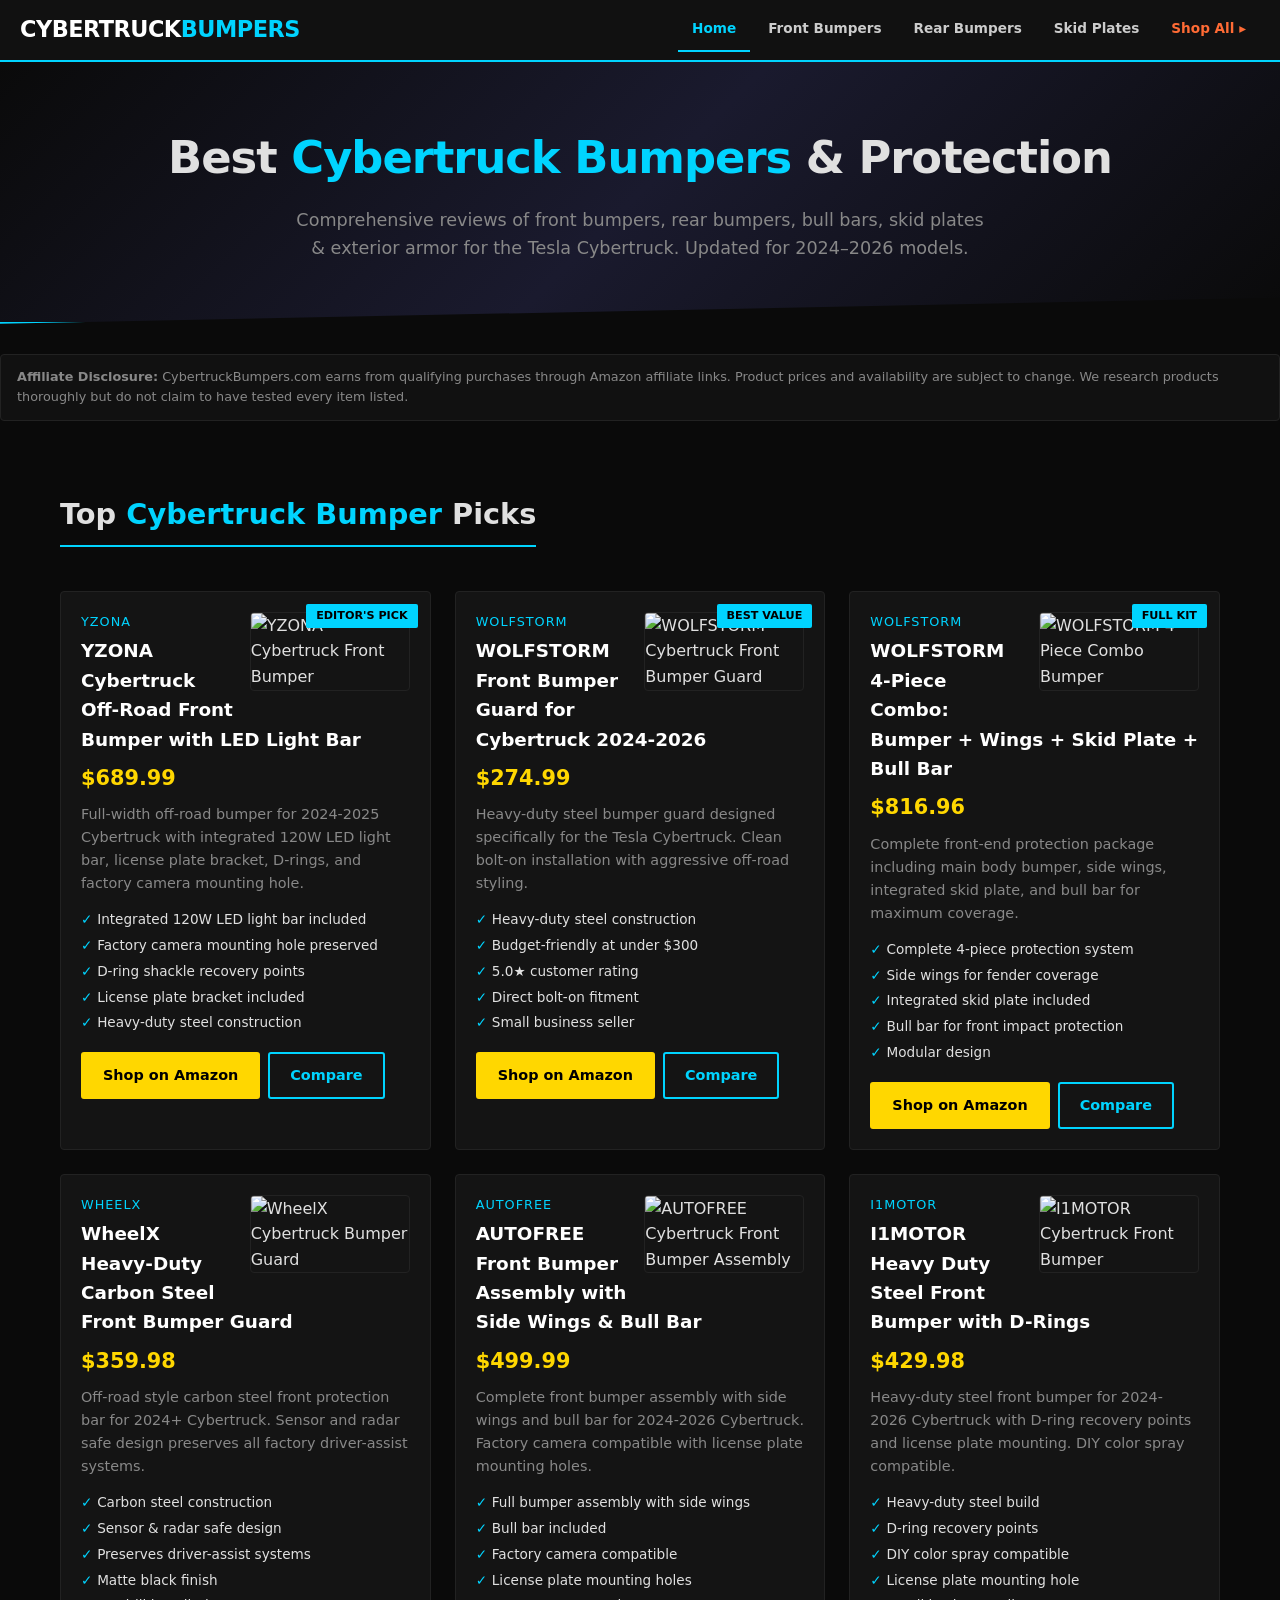
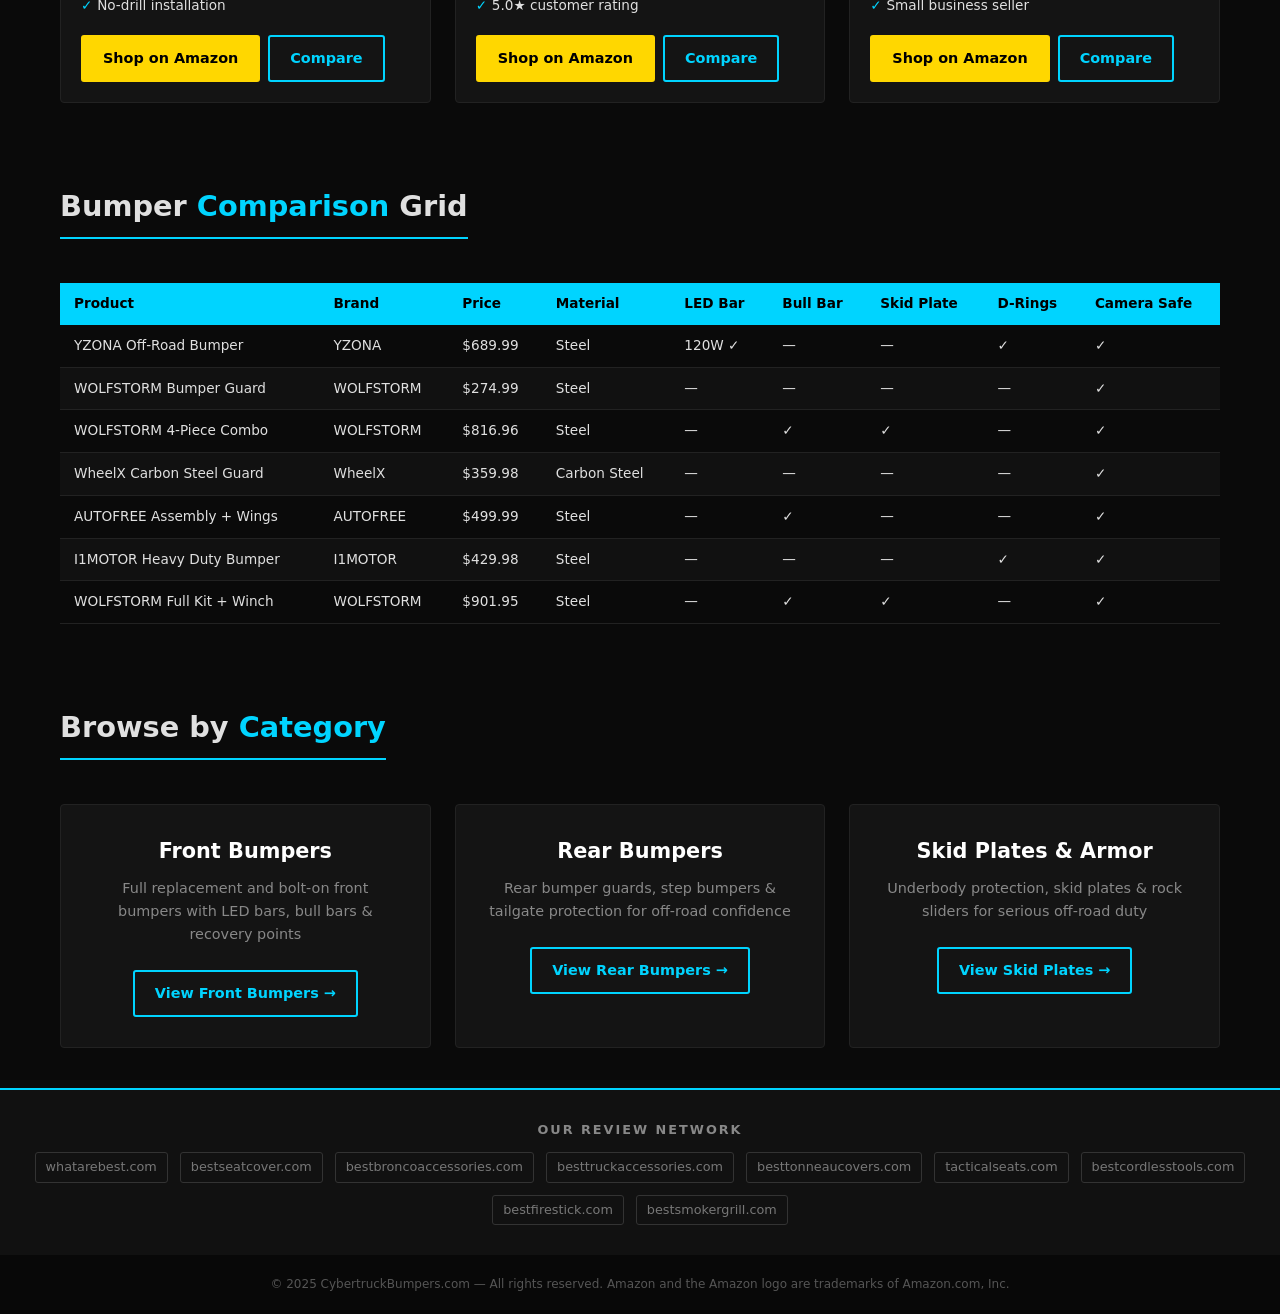
==== index.html @ 5a10bdfe "Build affiliate site" ====
<!DOCTYPE html>
<html lang="en">
<head>
<meta charset="UTF-8">
<meta name="viewport" content="width=device-width,initial-scale=1">
<title>Best Tesla Cybertruck Bumpers & Protection 2025 | CybertruckBumpers.com</title>
<meta name="description" content="Expert reviews of the best Tesla Cybertruck bumpers, bull bars, skid plates & exterior protection. Compare top-rated front bumpers, rear bumpers & off-road armor for your Cybertruck.">
<link rel="stylesheet" href="style.css">
</head>
<body>

<nav class="nav">
  <div class="nav-logo">CYBERTRUCK<span>BUMPERS</span></div>
  <div class="nav-links">
    <a href="index.html" class="active">Home</a>
    <a href="best-front-bumpers.html">Front Bumpers</a>
    <a href="best-rear-bumpers.html">Rear Bumpers</a>
    <a href="best-skid-plates.html">Skid Plates</a>
    <a href="https://www.amazon.com/s?k=tesla+cybertruck+bumper&tag=brazenprodu01-20" class="highlight" target="_blank">Shop All ▸</a>
  </div>
</nav>

<section class="hero">
  <h1>Best <span>Cybertruck Bumpers</span> & Protection</h1>
  <p>Comprehensive reviews of front bumpers, rear bumpers, bull bars, skid plates & exterior armor for the Tesla Cybertruck. Updated for 2024–2026 models.</p>
</section>

<div class="disclosure">
  <strong>Affiliate Disclosure:</strong> CybertruckBumpers.com earns from qualifying purchases through Amazon affiliate links. Product prices and availability are subject to change. We research products thoroughly but do not claim to have tested every item listed.
</div>

<div class="container">
  <h2 class="section-title">Top <span>Cybertruck Bumper</span> Picks</h2>

  <div class="product-grid">

    <div class="product-card">
      <div class="badge">Editor's Pick</div>
      <div class="img-wrap"><img src="https://m.media-amazon.com/images/I/71qKZ4uZ-sL._AC_SX679_.jpg" alt="YZONA Cybertruck Front Bumper" loading="lazy"></div>
      <div class="brand">YZONA</div>
      <h3>YZONA Cybertruck Off-Road Front Bumper with LED Light Bar</h3>
      <div class="price">$689.99</div>
      <p class="desc">Full-width off-road bumper for 2024-2025 Cybertruck with integrated 120W LED light bar, license plate bracket, D-rings, and factory camera mounting hole.</p>
      <ul class="pros">
        <li>Integrated 120W LED light bar included</li>
        <li>Factory camera mounting hole preserved</li>
        <li>D-ring shackle recovery points</li>
        <li>License plate bracket included</li>
        <li>Heavy-duty steel construction</li>
      </ul>
      <div class="btn-group">
        <a href="https://www.amazon.com/dp/B0GC5CFVF9?tag=brazenprodu01-20" class="btn btn-amazon" target="_blank" rel="nofollow noopener">Shop on Amazon</a>
        <a href="#comparison" class="btn btn-outline">Compare</a>
      </div>
    </div>

    <div class="product-card">
      <div class="badge">Best Value</div>
      <div class="img-wrap"><img src="https://m.media-amazon.com/images/I/71Zy0xOjJfL._AC_SX679_.jpg" alt="WOLFSTORM Cybertruck Front Bumper Guard" loading="lazy"></div>
      <div class="brand">WOLFSTORM</div>
      <h3>WOLFSTORM Front Bumper Guard for Cybertruck 2024-2026</h3>
      <div class="price">$274.99</div>
      <p class="desc">Heavy-duty steel bumper guard designed specifically for the Tesla Cybertruck. Clean bolt-on installation with aggressive off-road styling.</p>
      <ul class="pros">
        <li>Heavy-duty steel construction</li>
        <li>Budget-friendly at under $300</li>
        <li>5.0★ customer rating</li>
        <li>Direct bolt-on fitment</li>
        <li>Small business seller</li>
      </ul>
      <div class="btn-group">
        <a href="https://www.amazon.com/dp/B0FX236P4P?tag=brazenprodu01-20" class="btn btn-amazon" target="_blank" rel="nofollow noopener">Shop on Amazon</a>
        <a href="#comparison" class="btn btn-outline">Compare</a>
      </div>
    </div>

    <div class="product-card">
      <div class="badge">Full Kit</div>
      <div class="img-wrap"><img src="https://m.media-amazon.com/images/I/71e8fKZ9N-L._AC_SX679_.jpg" alt="WOLFSTORM 4-Piece Combo Bumper" loading="lazy"></div>
      <div class="brand">WOLFSTORM</div>
      <h3>WOLFSTORM 4-Piece Combo: Bumper + Wings + Skid Plate + Bull Bar</h3>
      <div class="price">$816.96</div>
      <p class="desc">Complete front-end protection package including main body bumper, side wings, integrated skid plate, and bull bar for maximum coverage.</p>
      <ul class="pros">
        <li>Complete 4-piece protection system</li>
        <li>Side wings for fender coverage</li>
        <li>Integrated skid plate included</li>
        <li>Bull bar for front impact protection</li>
        <li>Modular design</li>
      </ul>
      <div class="btn-group">
        <a href="https://www.amazon.com/dp/B0FXX4HXYF?tag=brazenprodu01-20" class="btn btn-amazon" target="_blank" rel="nofollow noopener">Shop on Amazon</a>
        <a href="#comparison" class="btn btn-outline">Compare</a>
      </div>
    </div>

    <div class="product-card">
      <div class="img-wrap"><img src="https://m.media-amazon.com/images/I/61iW9VqvU+L._AC_SX679_.jpg" alt="WheelX Cybertruck Bumper Guard" loading="lazy"></div>
      <div class="brand">WheelX</div>
      <h3>WheelX Heavy-Duty Carbon Steel Front Bumper Guard</h3>
      <div class="price">$359.98</div>
      <p class="desc">Off-road style carbon steel front protection bar for 2024+ Cybertruck. Sensor and radar safe design preserves all factory driver-assist systems.</p>
      <ul class="pros">
        <li>Carbon steel construction</li>
        <li>Sensor & radar safe design</li>
        <li>Preserves driver-assist systems</li>
        <li>Matte black finish</li>
        <li>No-drill installation</li>
      </ul>
      <div class="btn-group">
        <a href="https://www.amazon.com/dp/B0FJLB59L1?tag=brazenprodu01-20" class="btn btn-amazon" target="_blank" rel="nofollow noopener">Shop on Amazon</a>
        <a href="#comparison" class="btn btn-outline">Compare</a>
      </div>
    </div>

    <div class="product-card">
      <div class="img-wrap"><img src="https://m.media-amazon.com/images/I/71oJ5k3Q4TL._AC_SX679_.jpg" alt="AUTOFREE Cybertruck Front Bumper Assembly" loading="lazy"></div>
      <div class="brand">AUTOFREE</div>
      <h3>AUTOFREE Front Bumper Assembly with Side Wings & Bull Bar</h3>
      <div class="price">$499.99</div>
      <p class="desc">Complete front bumper assembly with side wings and bull bar for 2024-2026 Cybertruck. Factory camera compatible with license plate mounting holes.</p>
      <ul class="pros">
        <li>Full bumper assembly with side wings</li>
        <li>Bull bar included</li>
        <li>Factory camera compatible</li>
        <li>License plate mounting holes</li>
        <li>5.0★ customer rating</li>
      </ul>
      <div class="btn-group">
        <a href="https://www.amazon.com/dp/B0FXGN74M3?tag=brazenprodu01-20" class="btn btn-amazon" target="_blank" rel="nofollow noopener">Shop on Amazon</a>
        <a href="#comparison" class="btn btn-outline">Compare</a>
      </div>
    </div>

    <div class="product-card">
      <div class="img-wrap"><img src="https://m.media-amazon.com/images/I/61Qmx8vJ3EL._AC_SX679_.jpg" alt="I1MOTOR Cybertruck Front Bumper" loading="lazy"></div>
      <div class="brand">I1MOTOR</div>
      <h3>I1MOTOR Heavy Duty Steel Front Bumper with D-Rings</h3>
      <div class="price">$429.98</div>
      <p class="desc">Heavy-duty steel front bumper for 2024-2026 Cybertruck with D-ring recovery points and license plate mounting. DIY color spray compatible.</p>
      <ul class="pros">
        <li>Heavy-duty steel build</li>
        <li>D-ring recovery points</li>
        <li>DIY color spray compatible</li>
        <li>License plate mounting hole</li>
        <li>Small business seller</li>
      </ul>
      <div class="btn-group">
        <a href="https://www.amazon.com/dp/B0DQKY7DLG?tag=brazenprodu01-20" class="btn btn-amazon" target="_blank" rel="nofollow noopener">Shop on Amazon</a>
        <a href="#comparison" class="btn btn-outline">Compare</a>
      </div>
    </div>

  </div>
</div>

<div class="container" id="comparison">
  <h2 class="section-title">Bumper <span>Comparison</span> Grid</h2>
  <div class="comparison-wrap">
    <table class="comparison">
      <thead>
        <tr>
          <th>Product</th>
          <th>Brand</th>
          <th>Price</th>
          <th>Material</th>
          <th>LED Bar</th>
          <th>Bull Bar</th>
          <th>Skid Plate</th>
          <th>D-Rings</th>
          <th>Camera Safe</th>
        </tr>
      </thead>
      <tbody>
        <tr>
          <td>YZONA Off-Road Bumper</td>
          <td>YZONA</td>
          <td>$689.99</td>
          <td>Steel</td>
          <td>120W ✓</td>
          <td>—</td>
          <td>—</td>
          <td>✓</td>
          <td>✓</td>
        </tr>
        <tr>
          <td>WOLFSTORM Bumper Guard</td>
          <td>WOLFSTORM</td>
          <td>$274.99</td>
          <td>Steel</td>
          <td>—</td>
          <td>—</td>
          <td>—</td>
          <td>—</td>
          <td>✓</td>
        </tr>
        <tr>
          <td>WOLFSTORM 4-Piece Combo</td>
          <td>WOLFSTORM</td>
          <td>$816.96</td>
          <td>Steel</td>
          <td>—</td>
          <td>✓</td>
          <td>✓</td>
          <td>—</td>
          <td>✓</td>
        </tr>
        <tr>
          <td>WheelX Carbon Steel Guard</td>
          <td>WheelX</td>
          <td>$359.98</td>
          <td>Carbon Steel</td>
          <td>—</td>
          <td>—</td>
          <td>—</td>
          <td>—</td>
          <td>✓</td>
        </tr>
        <tr>
          <td>AUTOFREE Assembly + Wings</td>
          <td>AUTOFREE</td>
          <td>$499.99</td>
          <td>Steel</td>
          <td>—</td>
          <td>✓</td>
          <td>—</td>
          <td>—</td>
          <td>✓</td>
        </tr>
        <tr>
          <td>I1MOTOR Heavy Duty Bumper</td>
          <td>I1MOTOR</td>
          <td>$429.98</td>
          <td>Steel</td>
          <td>—</td>
          <td>—</td>
          <td>—</td>
          <td>✓</td>
          <td>✓</td>
        </tr>
        <tr>
          <td>WOLFSTORM Full Kit + Winch</td>
          <td>WOLFSTORM</td>
          <td>$901.95</td>
          <td>Steel</td>
          <td>—</td>
          <td>✓</td>
          <td>✓</td>
          <td>—</td>
          <td>✓</td>
        </tr>
      </tbody>
    </table>
  </div>
</div>

<div class="container">
  <h2 class="section-title">Browse by <span>Category</span></h2>
  <div class="product-grid">
    <div class="product-card" style="text-align:center;padding:30px">
      <h3 style="font-size:1.3rem">Front Bumpers</h3>
      <p class="desc">Full replacement and bolt-on front bumpers with LED bars, bull bars & recovery points</p>
      <a href="best-front-bumpers.html" class="btn btn-outline" style="margin-top:12px">View Front Bumpers →</a>
    </div>
    <div class="product-card" style="text-align:center;padding:30px">
      <h3 style="font-size:1.3rem">Rear Bumpers</h3>
      <p class="desc">Rear bumper guards, step bumpers & tailgate protection for off-road confidence</p>
      <a href="best-rear-bumpers.html" class="btn btn-outline" style="margin-top:12px">View Rear Bumpers →</a>
    </div>
    <div class="product-card" style="text-align:center;padding:30px">
      <h3 style="font-size:1.3rem">Skid Plates & Armor</h3>
      <p class="desc">Underbody protection, skid plates & rock sliders for serious off-road duty</p>
      <a href="best-skid-plates.html" class="btn btn-outline" style="margin-top:12px">View Skid Plates →</a>
    </div>
  </div>
</div>

<footer class="network-footer">
  <h4>Our Review Network</h4>
  <div class="sites">
    <a href="https://whatarebest.com">whatarebest.com</a>
    <a href="https://bestseatcover.com">bestseatcover.com</a>
    <a href="https://bestbroncoaccessories.com">bestbroncoaccessories.com</a>
    <a href="https://besttruckaccessories.com">besttruckaccessories.com</a>
    <a href="https://besttonneaucovers.com">besttonneaucovers.com</a>
    <a href="https://tacticalseats.com">tacticalseats.com</a>
    <a href="https://bestcordlesstools.com">bestcordlesstools.com</a>
    <a href="https://bestfirestick.com">bestfirestick.com</a>
    <a href="https://bestsmokergrill.com">bestsmokergrill.com</a>
  </div>
</footer>
<footer class="footer">
  &copy; 2025 CybertruckBumpers.com &mdash; All rights reserved. Amazon and the Amazon logo are trademarks of Amazon.com, Inc.
</footer>

</body>
</html>
---- style.css ----
/* CybertruckBumpers.com - Angular Dark Theme */
*{margin:0;padding:0;box-sizing:border-box}
:root{--bg:#0a0a0a;--card:#141414;--accent:#00d4ff;--accent2:#ff6b35;--text:#e0e0e0;--text-dim:#888;--border:#222;--yellow:#ffd700}
body{font-family:'Segoe UI',system-ui,-apple-system,sans-serif;background:var(--bg);color:var(--text);line-height:1.6}
a{color:var(--accent);text-decoration:none}
a:hover{color:#fff}
img{max-width:100%}

/* NAV */
.nav{background:#111;border-bottom:2px solid var(--accent);padding:0 20px;display:flex;align-items:center;justify-content:space-between;flex-wrap:wrap;position:sticky;top:0;z-index:100}
.nav-logo{font-size:1.4rem;font-weight:800;color:#fff;padding:12px 0;letter-spacing:-0.5px}
.nav-logo span{color:var(--accent)}
.nav-links{display:flex;gap:4px;flex-wrap:wrap}
.nav-links a{color:#ccc;padding:10px 14px;font-size:.85rem;font-weight:600;border-bottom:2px solid transparent;transition:.2s}
.nav-links a:hover,.nav-links a.active{color:var(--accent);border-bottom-color:var(--accent)}
.nav-links a.highlight{color:var(--accent2);font-weight:700}

/* HERO */
.hero{background:linear-gradient(135deg,#0a0a0a 0%,#1a1a2e 50%,#0a0a0a 100%);padding:60px 20px;text-align:center;border-bottom:2px solid var(--accent);clip-path:polygon(0 0,100% 0,100% 90%,0 100%)}
.hero h1{font-size:2.8rem;font-weight:900;letter-spacing:-1px;margin-bottom:12px}
.hero h1 span{color:var(--accent)}
.hero p{font-size:1.1rem;color:var(--text-dim);max-width:700px;margin:0 auto}

/* CONTAINER */
.container{max-width:1200px;margin:0 auto;padding:40px 20px}
.section-title{font-size:1.8rem;font-weight:800;margin-bottom:24px;padding-bottom:8px;border-bottom:2px solid var(--accent);display:inline-block}
.section-title span{color:var(--accent)}

/* PRODUCT CARDS */
.product-grid{display:grid;grid-template-columns:repeat(auto-fill,minmax(340px,1fr));gap:24px;margin-top:20px}
.product-card{background:var(--card);border:1px solid var(--border);border-radius:4px;padding:20px;transition:.2s;position:relative}
.product-card:hover{border-color:var(--accent);transform:translateY(-2px)}
.product-card .badge{position:absolute;top:12px;right:12px;background:var(--accent);color:#000;font-size:.7rem;font-weight:800;padding:3px 10px;border-radius:2px;text-transform:uppercase}
.product-card h3{font-size:1.15rem;font-weight:700;margin-bottom:8px;color:#fff}
.product-card .price{font-size:1.3rem;font-weight:800;color:var(--yellow);margin:8px 0}
.product-card .brand{font-size:.8rem;color:var(--accent);text-transform:uppercase;letter-spacing:1px;margin-bottom:4px}
.product-card .desc{font-size:.9rem;color:var(--text-dim);margin-bottom:12px}
.product-card .pros{list-style:none;margin-bottom:16px}
.product-card .pros li{font-size:.85rem;padding:2px 0;color:var(--text)}
.product-card .pros li::before{content:"✓ ";color:var(--accent);font-weight:700}
.product-card .img-wrap{float:right;margin:0 0 12px 16px;max-width:160px}
.product-card .img-wrap img{width:100%;border-radius:4px;border:1px solid var(--border)}

/* BUTTONS */
.btn{display:inline-block;padding:10px 20px;font-size:.9rem;font-weight:700;border-radius:3px;text-align:center;transition:.2s;border:2px solid transparent;cursor:pointer}
.btn-amazon{background:var(--yellow);color:#000;border-color:var(--yellow)}
.btn-amazon:hover{background:#ffed4a;color:#000}
.btn-outline{background:transparent;color:var(--accent);border-color:var(--accent)}
.btn-outline:hover{background:var(--accent);color:#000}
.btn-group{display:flex;gap:8px;flex-wrap:wrap;margin-top:8px}

/* COMPARISON TABLE */
.comparison-wrap{overflow-x:auto;margin-top:20px}
table.comparison{width:100%;border-collapse:collapse;font-size:.85rem}
table.comparison th{background:var(--accent);color:#000;padding:10px 14px;text-align:left;font-weight:700;white-space:nowrap}
table.comparison td{padding:10px 14px;border-bottom:1px solid var(--border);color:var(--text)}
table.comparison tr:nth-child(even){background:#111}
table.comparison tr:hover{background:#1a1a2e}

/* DISCLOSURE */
.disclosure{background:#111;border:1px solid var(--border);padding:12px 16px;font-size:.8rem;color:var(--text-dim);margin:30px 0;border-radius:4px}

/* NETWORK FOOTER */
.network-footer{background:#111;border-top:2px solid var(--accent);padding:30px 20px;text-align:center}
.network-footer h4{color:var(--text-dim);font-size:.8rem;text-transform:uppercase;letter-spacing:2px;margin-bottom:12px}
.network-footer .sites{display:flex;flex-wrap:wrap;justify-content:center;gap:12px}
.network-footer .sites a{color:#777;font-size:.8rem;padding:4px 10px;border:1px solid #333;border-radius:3px;transition:.2s}
.network-footer .sites a:hover{color:var(--accent);border-color:var(--accent)}

.footer{background:#080808;padding:20px;text-align:center;font-size:.75rem;color:#555}

/* PAGE HEADER (subpages) */
.page-header{background:linear-gradient(135deg,#0a0a0a,#1a1a2e);padding:40px 20px;border-bottom:2px solid var(--accent)}
.page-header h1{font-size:2.2rem;font-weight:900;letter-spacing:-1px}
.page-header h1 span{color:var(--accent)}
.page-header p{color:var(--text-dim);margin-top:8px}

/* RESPONSIVE */
@media(max-width:768px){
  .hero h1{font-size:1.8rem}
  .hero{clip-path:none;padding:40px 16px}
  .nav{flex-direction:column;align-items:flex-start}
  .nav-links{padding-bottom:8px}
  .nav-links a{padding:6px 10px;font-size:.8rem}
  .product-grid{grid-template-columns:1fr}
  .product-card .img-wrap{float:none;max-width:100%;margin:0 0 12px 0}
  .section-title{font-size:1.3rem}
  .page-header h1{font-size:1.6rem}
}
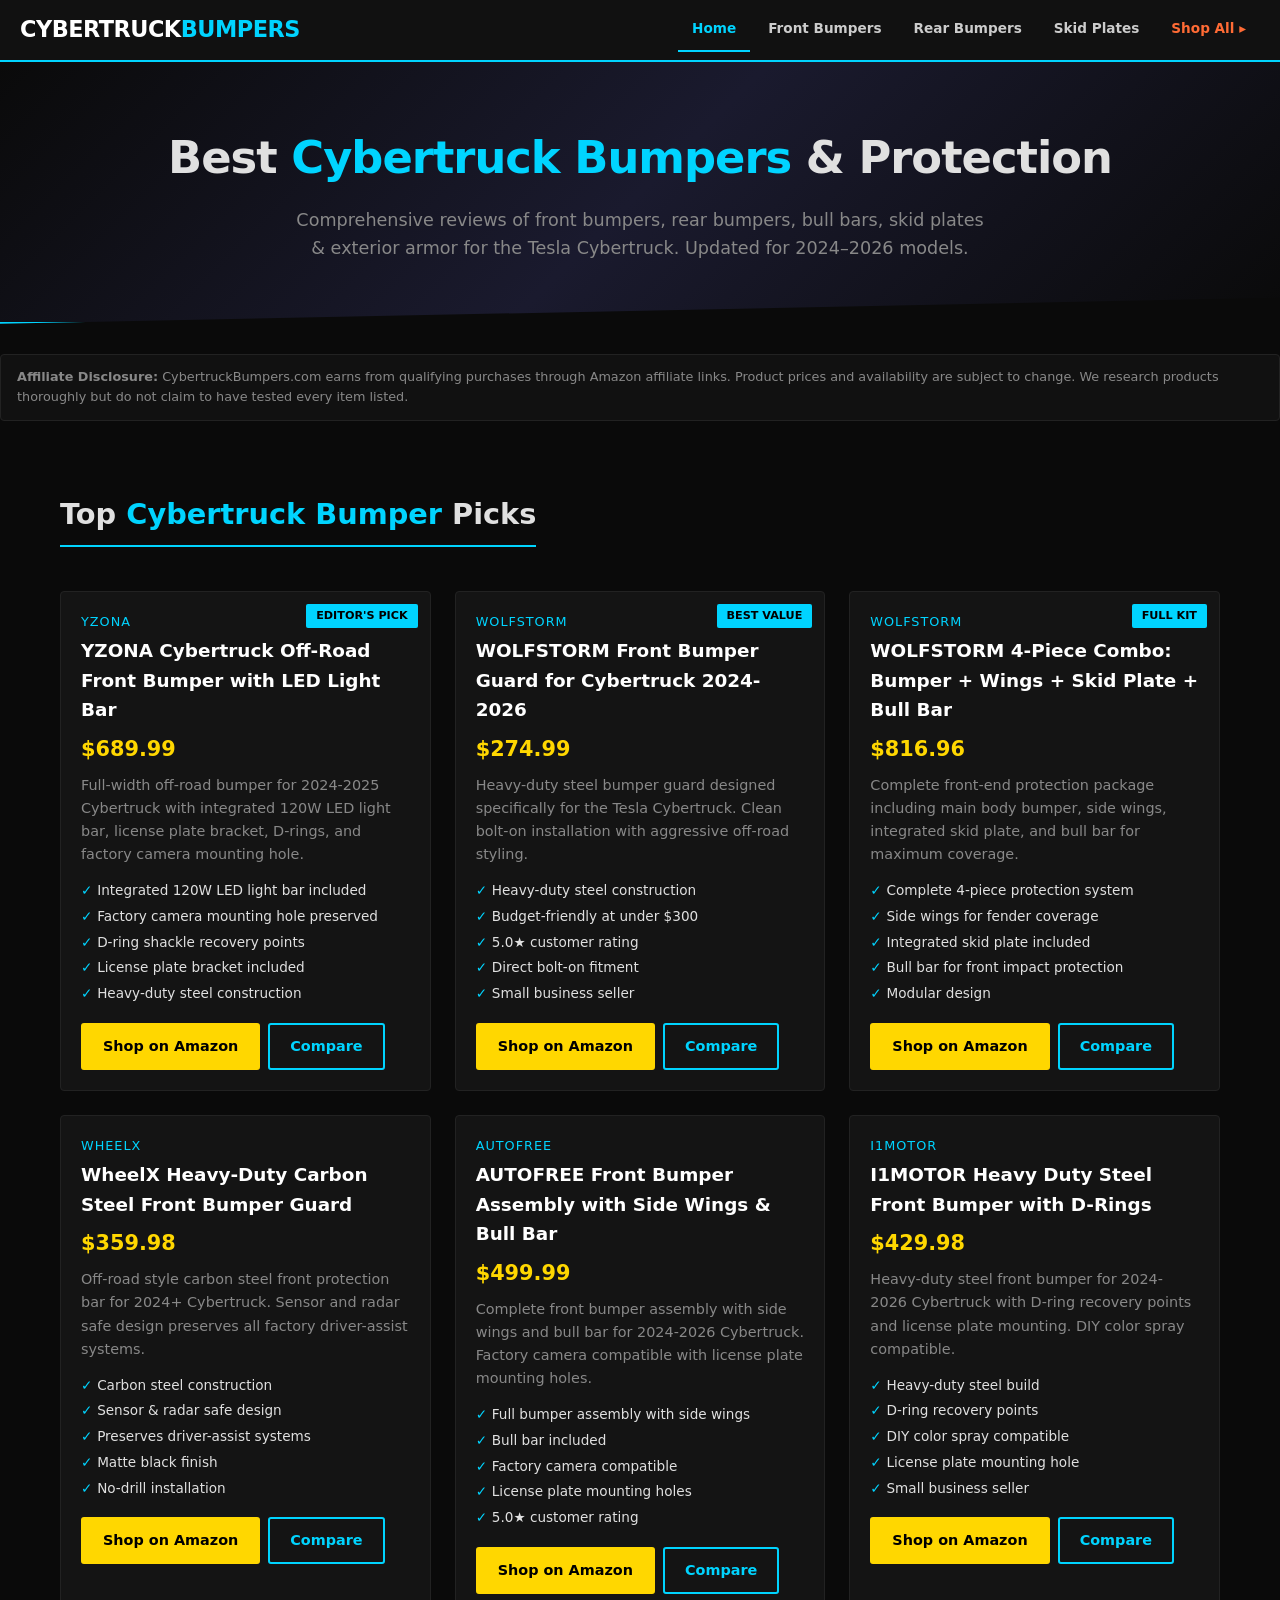
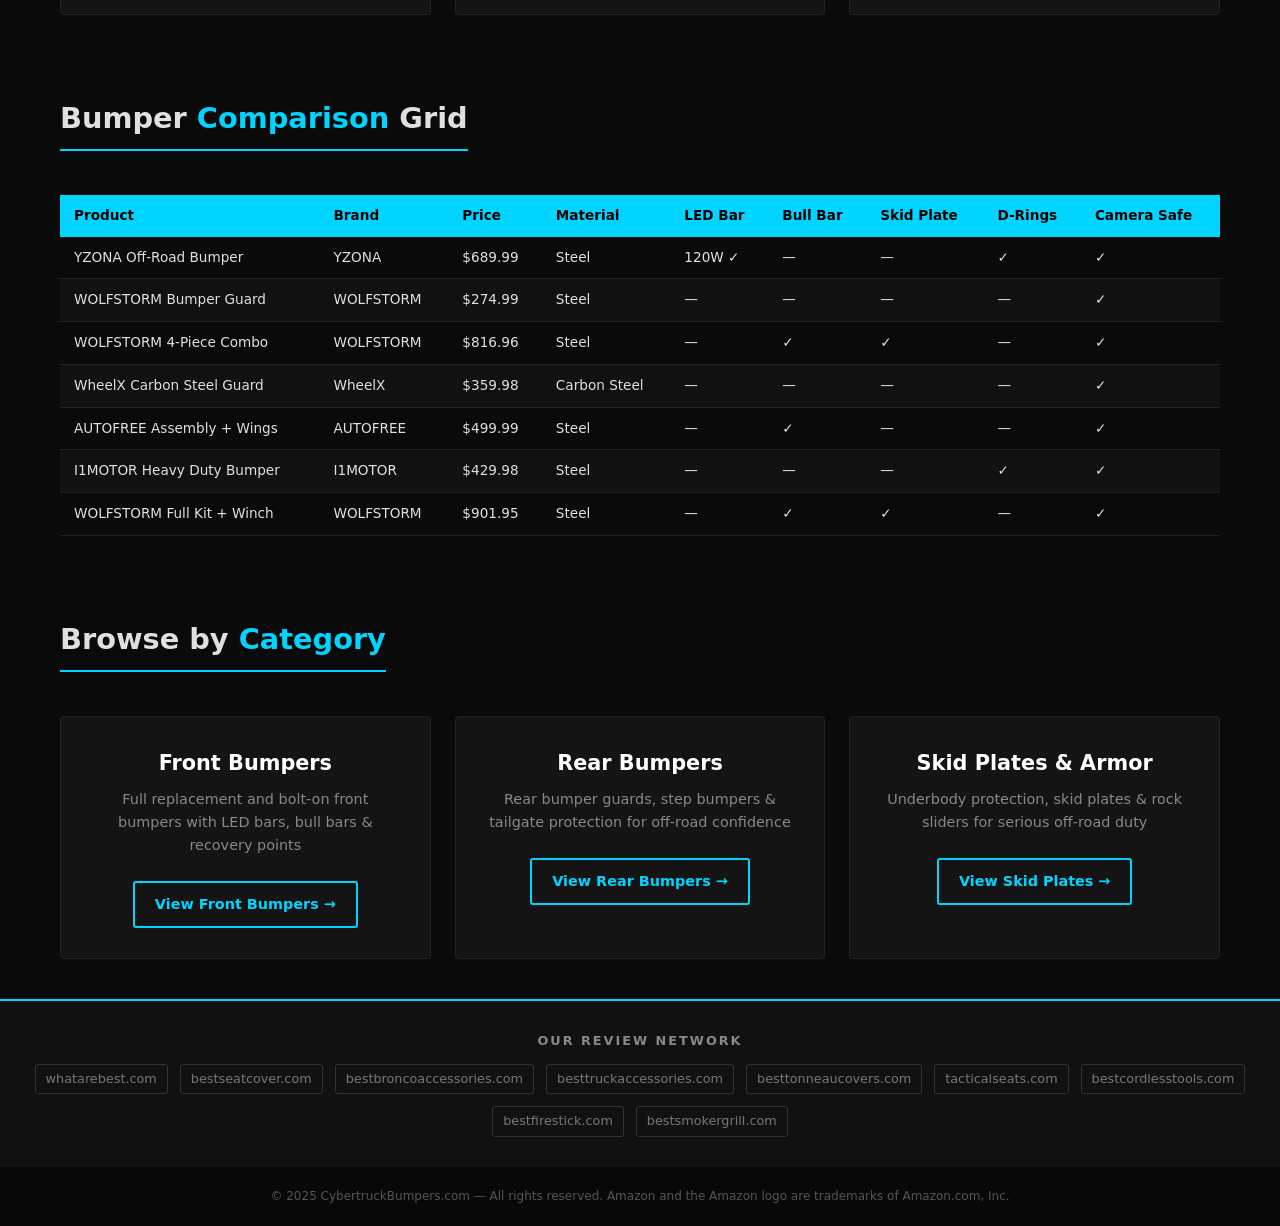
==== commit 07eff2f8: "Dead-image cleanup: strip 404 Amazon image refs + clean empty wrappers; index re-image where verifie" ====
--- a/index.html
+++ b/index.html
@@ -36,7 +36,7 @@
 
     <div class="product-card">
       <div class="badge">Editor's Pick</div>
-      <div class="img-wrap"><img src="https://m.media-amazon.com/images/I/71qKZ4uZ-sL._AC_SX679_.jpg" alt="YZONA Cybertruck Front Bumper" loading="lazy"></div>
+      <div class="img-wrap"></div>
       <div class="brand">YZONA</div>
       <h3>YZONA Cybertruck Off-Road Front Bumper with LED Light Bar</h3>
       <div class="price">$689.99</div>
@@ -56,7 +56,7 @@
 
     <div class="product-card">
       <div class="badge">Best Value</div>
-      <div class="img-wrap"><img src="https://m.media-amazon.com/images/I/71Zy0xOjJfL._AC_SX679_.jpg" alt="WOLFSTORM Cybertruck Front Bumper Guard" loading="lazy"></div>
+      <div class="img-wrap"></div>
       <div class="brand">WOLFSTORM</div>
       <h3>WOLFSTORM Front Bumper Guard for Cybertruck 2024-2026</h3>
       <div class="price">$274.99</div>
@@ -76,7 +76,7 @@
 
     <div class="product-card">
       <div class="badge">Full Kit</div>
-      <div class="img-wrap"><img src="https://m.media-amazon.com/images/I/71e8fKZ9N-L._AC_SX679_.jpg" alt="WOLFSTORM 4-Piece Combo Bumper" loading="lazy"></div>
+      <div class="img-wrap"></div>
       <div class="brand">WOLFSTORM</div>
       <h3>WOLFSTORM 4-Piece Combo: Bumper + Wings + Skid Plate + Bull Bar</h3>
       <div class="price">$816.96</div>
@@ -95,7 +95,7 @@
     </div>
 
     <div class="product-card">
-      <div class="img-wrap"><img src="https://m.media-amazon.com/images/I/61iW9VqvU+L._AC_SX679_.jpg" alt="WheelX Cybertruck Bumper Guard" loading="lazy"></div>
+      <div class="img-wrap"></div>
       <div class="brand">WheelX</div>
       <h3>WheelX Heavy-Duty Carbon Steel Front Bumper Guard</h3>
       <div class="price">$359.98</div>
@@ -114,7 +114,7 @@
     </div>
 
     <div class="product-card">
-      <div class="img-wrap"><img src="https://m.media-amazon.com/images/I/71oJ5k3Q4TL._AC_SX679_.jpg" alt="AUTOFREE Cybertruck Front Bumper Assembly" loading="lazy"></div>
+      <div class="img-wrap"></div>
       <div class="brand">AUTOFREE</div>
       <h3>AUTOFREE Front Bumper Assembly with Side Wings & Bull Bar</h3>
       <div class="price">$499.99</div>
@@ -133,7 +133,7 @@
     </div>
 
     <div class="product-card">
-      <div class="img-wrap"><img src="https://m.media-amazon.com/images/I/61Qmx8vJ3EL._AC_SX679_.jpg" alt="I1MOTOR Cybertruck Front Bumper" loading="lazy"></div>
+      <div class="img-wrap"></div>
       <div class="brand">I1MOTOR</div>
       <h3>I1MOTOR Heavy Duty Steel Front Bumper with D-Rings</h3>
       <div class="price">$429.98</div>
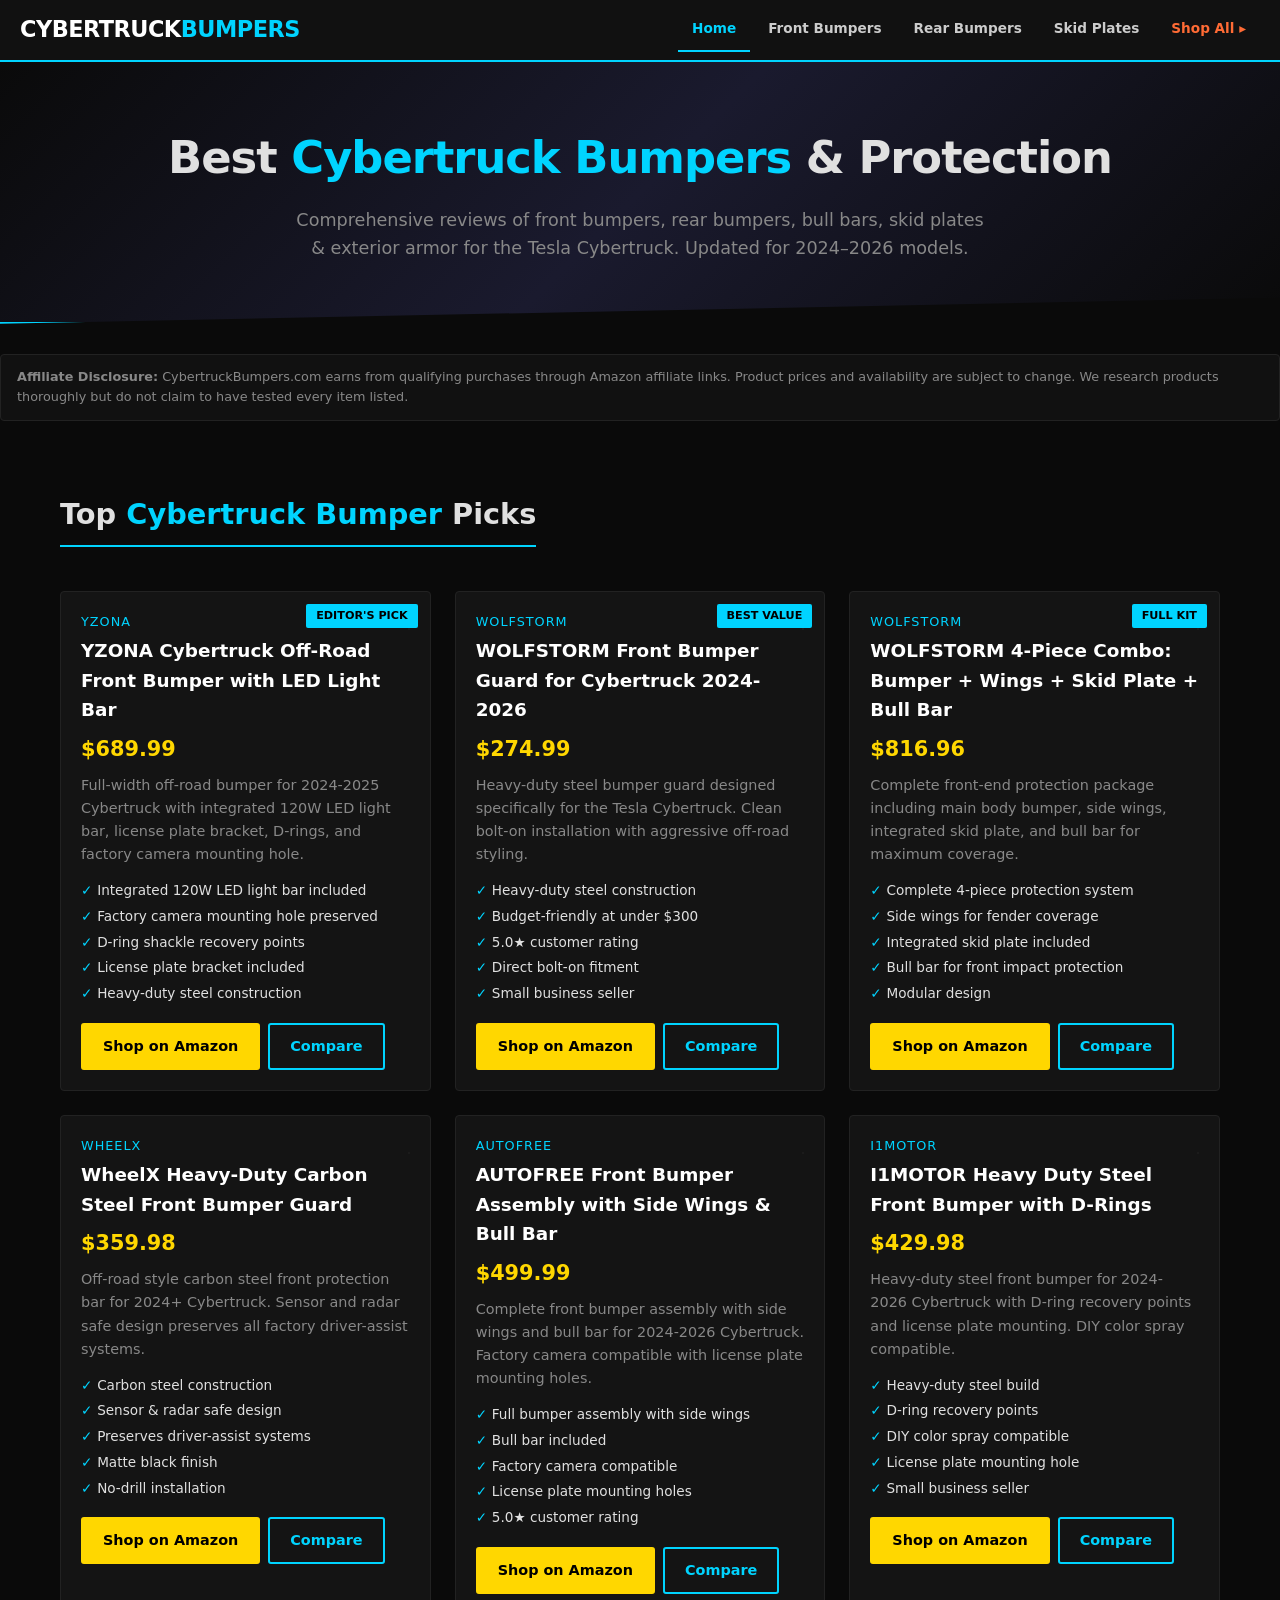
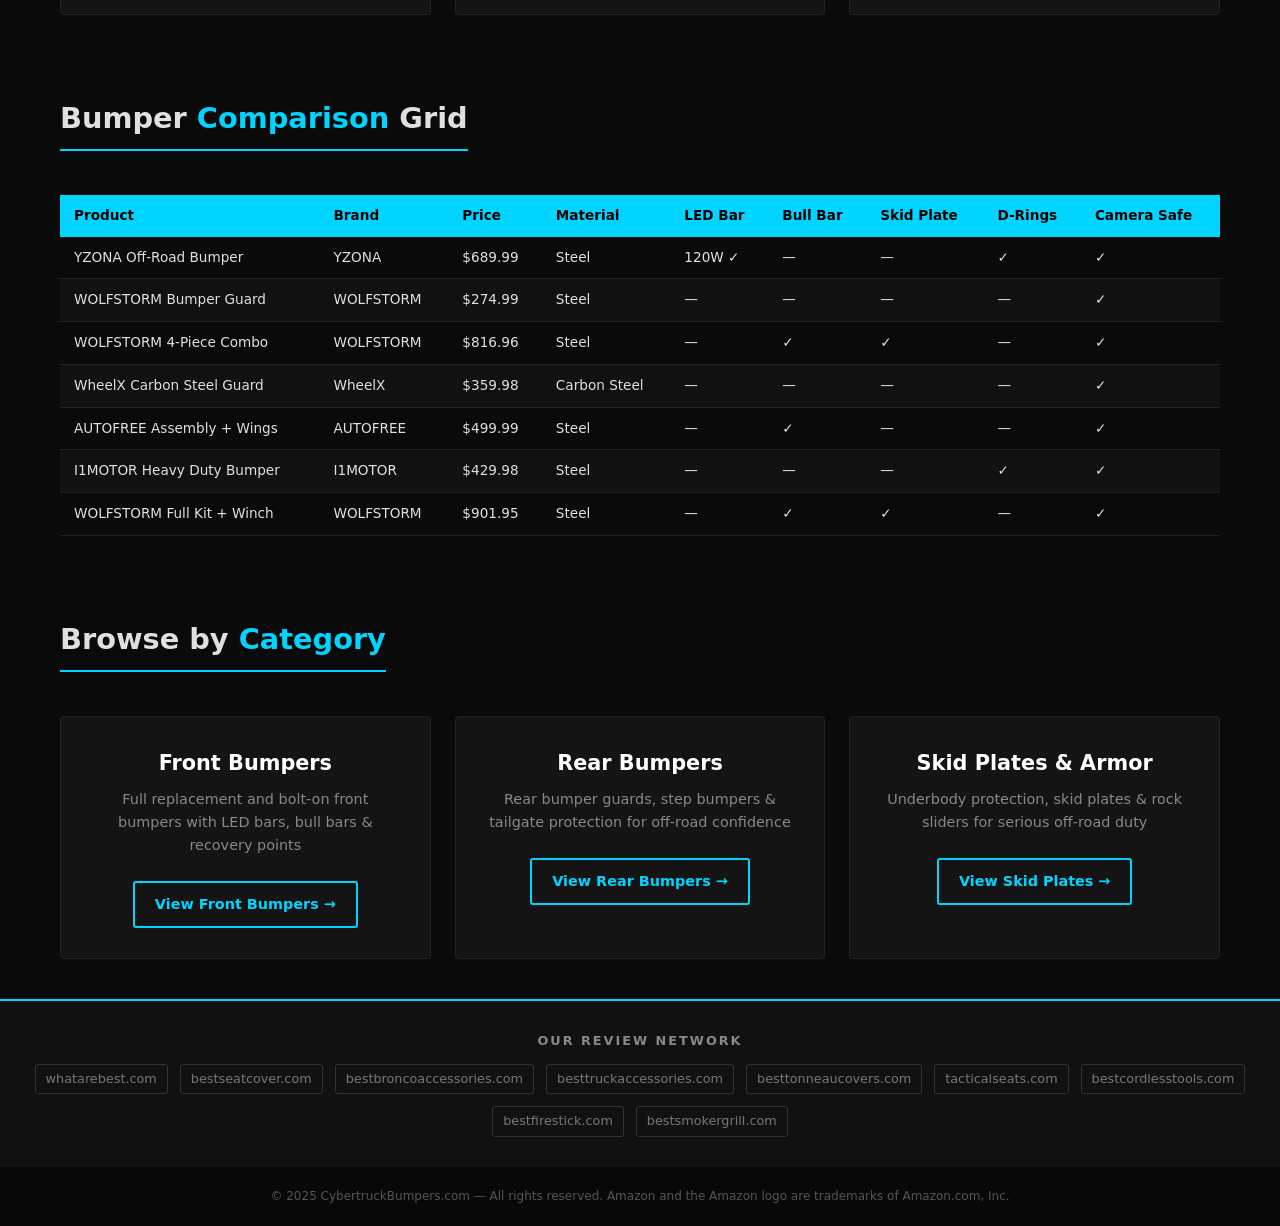
==== commit 86686e81: "Restore real Amazon product images on category cards (verified 200 OK, vehicle-appropriate, unique p" ====
--- a/index.html
+++ b/index.html
@@ -36,7 +36,7 @@
 
     <div class="product-card">
       <div class="badge">Editor's Pick</div>
-      <div class="img-wrap"></div>
+      <div class="img-wrap"><img src="https://m.media-amazon.com/images/I/61xpHK6wjwL._AC_SL1500_.jpg" alt="" loading="lazy" style="width:100%;border-radius:8px"></div>
       <div class="brand">YZONA</div>
       <h3>YZONA Cybertruck Off-Road Front Bumper with LED Light Bar</h3>
       <div class="price">$689.99</div>
@@ -56,7 +56,7 @@
 
     <div class="product-card">
       <div class="badge">Best Value</div>
-      <div class="img-wrap"></div>
+      <div class="img-wrap"><img src="https://m.media-amazon.com/images/I/61vuekJc7BL._AC_SL1500_.jpg" alt="" loading="lazy" style="width:100%;border-radius:8px"></div>
       <div class="brand">WOLFSTORM</div>
       <h3>WOLFSTORM Front Bumper Guard for Cybertruck 2024-2026</h3>
       <div class="price">$274.99</div>
@@ -76,7 +76,7 @@
 
     <div class="product-card">
       <div class="badge">Full Kit</div>
-      <div class="img-wrap"></div>
+      <div class="img-wrap"><img src="https://m.media-amazon.com/images/I/61eAlg-hm8L._AC_SL1500_.jpg" alt="" loading="lazy" style="width:100%;border-radius:8px"></div>
       <div class="brand">WOLFSTORM</div>
       <h3>WOLFSTORM 4-Piece Combo: Bumper + Wings + Skid Plate + Bull Bar</h3>
       <div class="price">$816.96</div>
@@ -95,7 +95,7 @@
     </div>
 
     <div class="product-card">
-      <div class="img-wrap"></div>
+      <div class="img-wrap"><img src="https://m.media-amazon.com/images/I/61iZ8M4qmyL._AC_SL1500_.jpg" alt="" loading="lazy" style="width:100%;border-radius:8px"></div>
       <div class="brand">WheelX</div>
       <h3>WheelX Heavy-Duty Carbon Steel Front Bumper Guard</h3>
       <div class="price">$359.98</div>
@@ -114,7 +114,7 @@
     </div>
 
     <div class="product-card">
-      <div class="img-wrap"></div>
+      <div class="img-wrap"><img src="https://m.media-amazon.com/images/I/619MyiEMwPL._AC_SL1500_.jpg" alt="" loading="lazy" style="width:100%;border-radius:8px"></div>
       <div class="brand">AUTOFREE</div>
       <h3>AUTOFREE Front Bumper Assembly with Side Wings & Bull Bar</h3>
       <div class="price">$499.99</div>
@@ -133,7 +133,7 @@
     </div>
 
     <div class="product-card">
-      <div class="img-wrap"></div>
+      <div class="img-wrap"><img src="https://m.media-amazon.com/images/I/61UHr6n931L._AC_SL1500_.jpg" alt="" loading="lazy" style="width:100%;border-radius:8px"></div>
       <div class="brand">I1MOTOR</div>
       <h3>I1MOTOR Heavy Duty Steel Front Bumper with D-Rings</h3>
       <div class="price">$429.98</div>
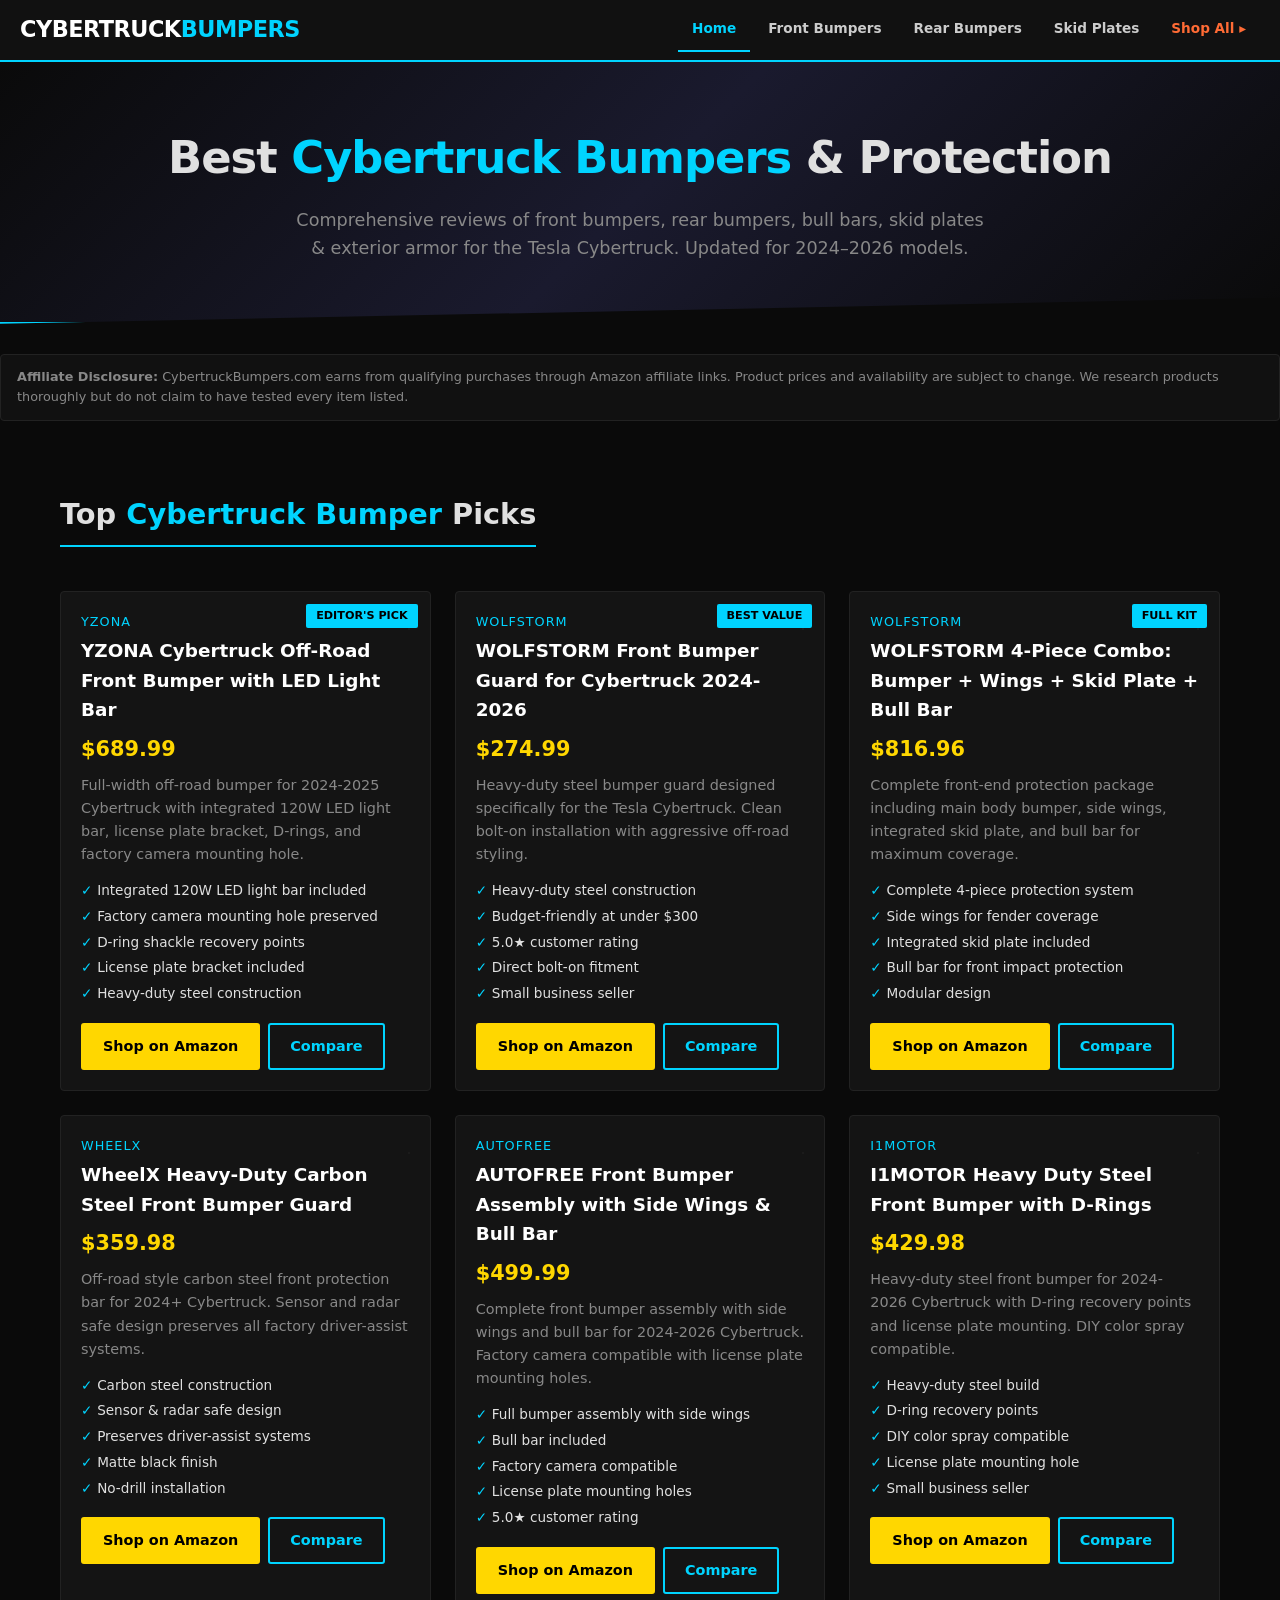
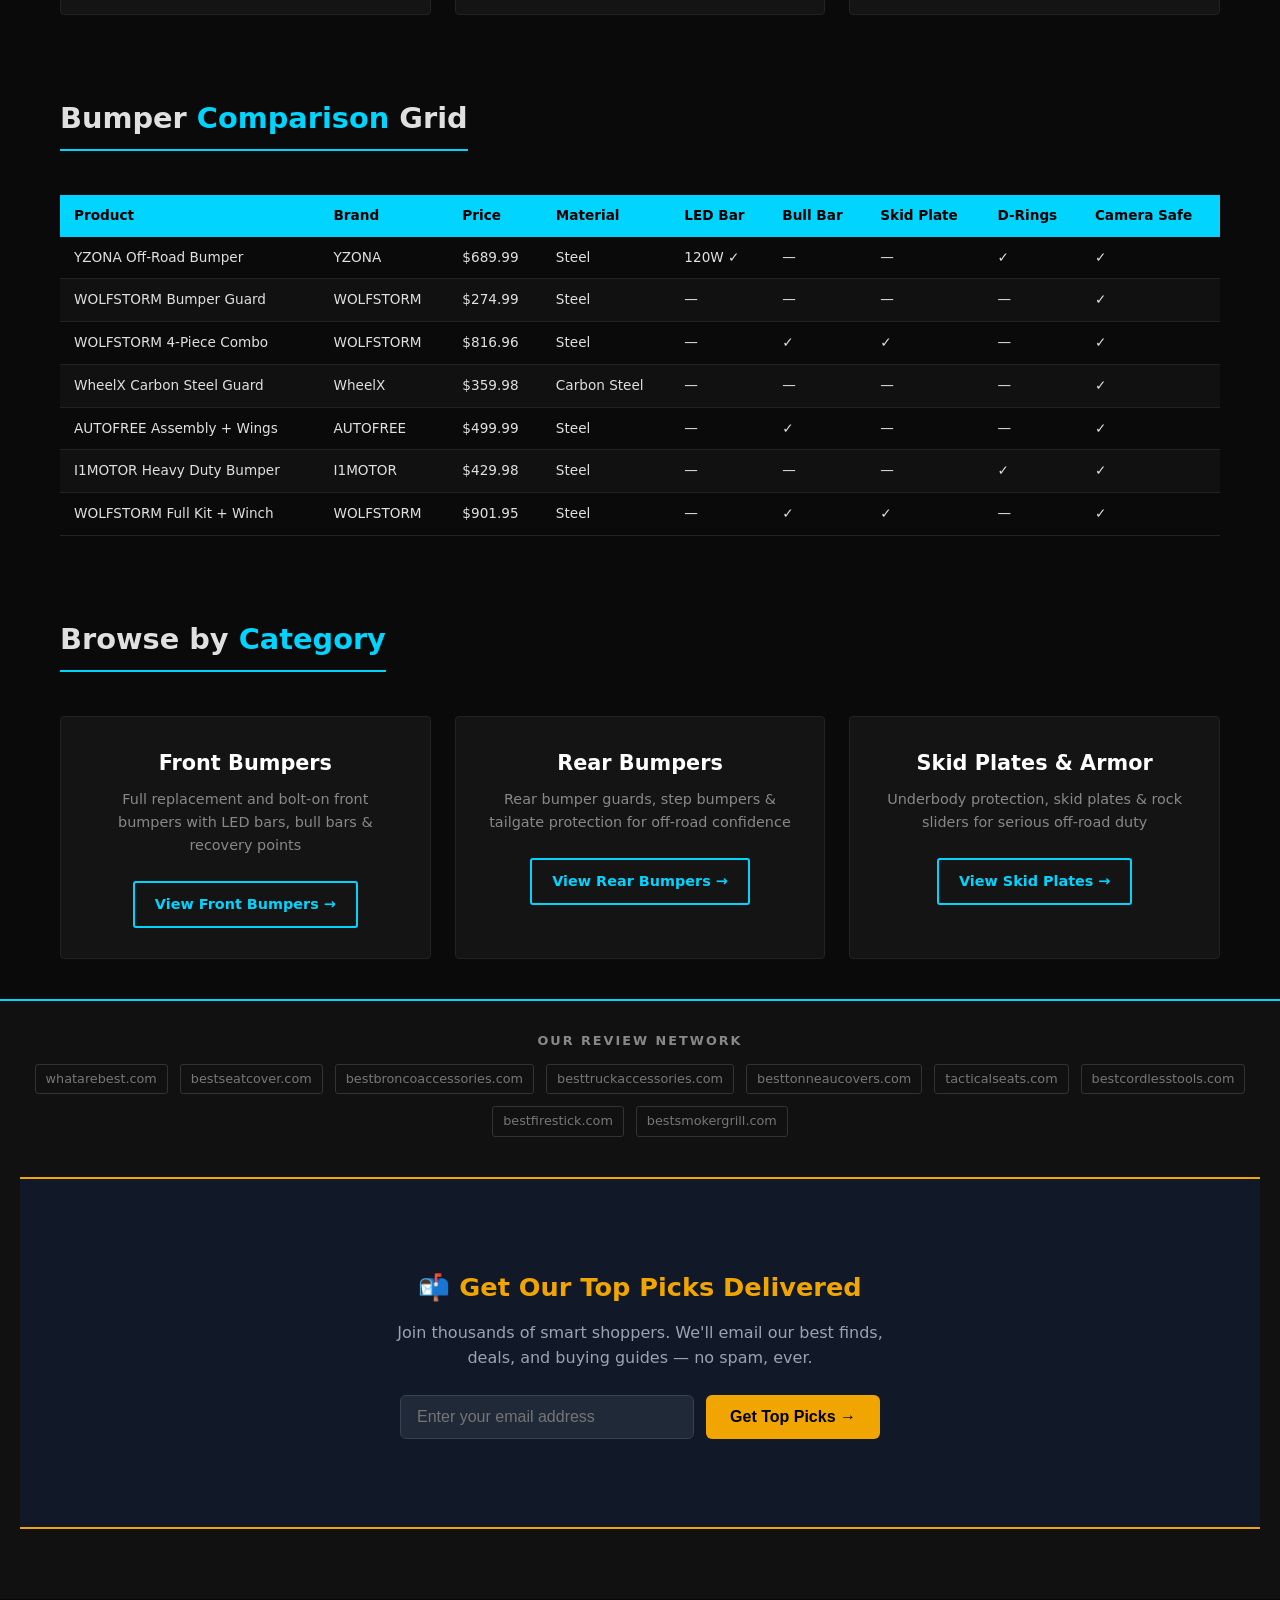
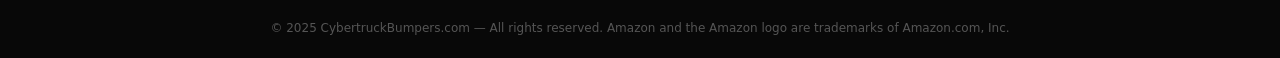
==== commit 0b5f6bb0: "Add email capture form" ====
--- a/index.html
+++ b/index.html
@@ -1,11 +1,24 @@
 <!DOCTYPE html>
 <html lang="en">
 <head>
+<meta name="robots" content="index,follow">
 <meta charset="UTF-8">
+<link rel="canonical" href="https://cybertruckbumpers.com/">
 <meta name="viewport" content="width=device-width,initial-scale=1">
 <title>Best Tesla Cybertruck Bumpers & Protection 2025 | CybertruckBumpers.com</title>
 <meta name="description" content="Expert reviews of the best Tesla Cybertruck bumpers, bull bars, skid plates & exterior protection. Compare top-rated front bumpers, rear bumpers & off-road armor for your Cybertruck.">
 <link rel="stylesheet" href="style.css">
+<style>
+/* ===== EMAIL CAPTURE ===== */
+.email-capture { background: #111827; border-top: 2px solid #f0a500; border-bottom: 2px solid #f0a500; padding: 48px 24px; text-align: center; margin: 40px 0; }
+.email-capture h2 { color: #f0a500; font-size: 1.6em; margin-bottom: 12px; }
+.email-capture p { color: #9ca3af; margin-bottom: 24px; max-width: 500px; margin-left: auto; margin-right: auto; }
+.capture-form { display: flex; gap: 12px; justify-content: center; flex-wrap: wrap; max-width: 480px; margin: 0 auto; }
+.capture-form input[type="email"] { flex: 1; min-width: 220px; padding: 12px 16px; border-radius: 6px; border: 1px solid #374151; background: #1f2937; color: #e0e0e0; font-size: 1em; }
+.capture-form button { background: #f0a500; color: #000; font-weight: 700; padding: 12px 24px; border: none; border-radius: 6px; cursor: pointer; font-size: 1em; white-space: nowrap; }
+.capture-form button:hover { background: #e09400; }
+/* ========================= */
+</style>
 </head>
 <body>
 
@@ -288,6 +301,23 @@
     <a href="https://bestfirestick.com">bestfirestick.com</a>
     <a href="https://bestsmokergrill.com">bestsmokergrill.com</a>
   </div>
+
+<!-- EMAIL CAPTURE -->
+<section class="email-capture">
+  <div class="container">
+    <h2>📬 Get Our Top Picks Delivered</h2>
+    <p>Join thousands of smart shoppers. We'll email our best finds, deals, and buying guides — no spam, ever.</p>
+    <form class="capture-form" action="https://api.web3forms.com/submit" method="POST">
+      <input type="hidden" name="access_key" value="2a6ef7e0-b23f-4b0b-a2e4-5ca5b6a3e9d7">
+      <input type="hidden" name="subject" value="New Subscriber — cybertruckbumpers.com">
+      <input type="hidden" name="redirect" value="https://cybertruckbumpers.com/thanks.html">
+      <input type="email" name="email" placeholder="Enter your email address" required>
+      <button type="submit">Get Top Picks →</button>
+    </form>
+  </div>
+</section>
+<!-- END EMAIL CAPTURE -->
+
 </footer>
 <footer class="footer">
   &copy; 2025 CybertruckBumpers.com &mdash; All rights reserved. Amazon and the Amazon logo are trademarks of Amazon.com, Inc.
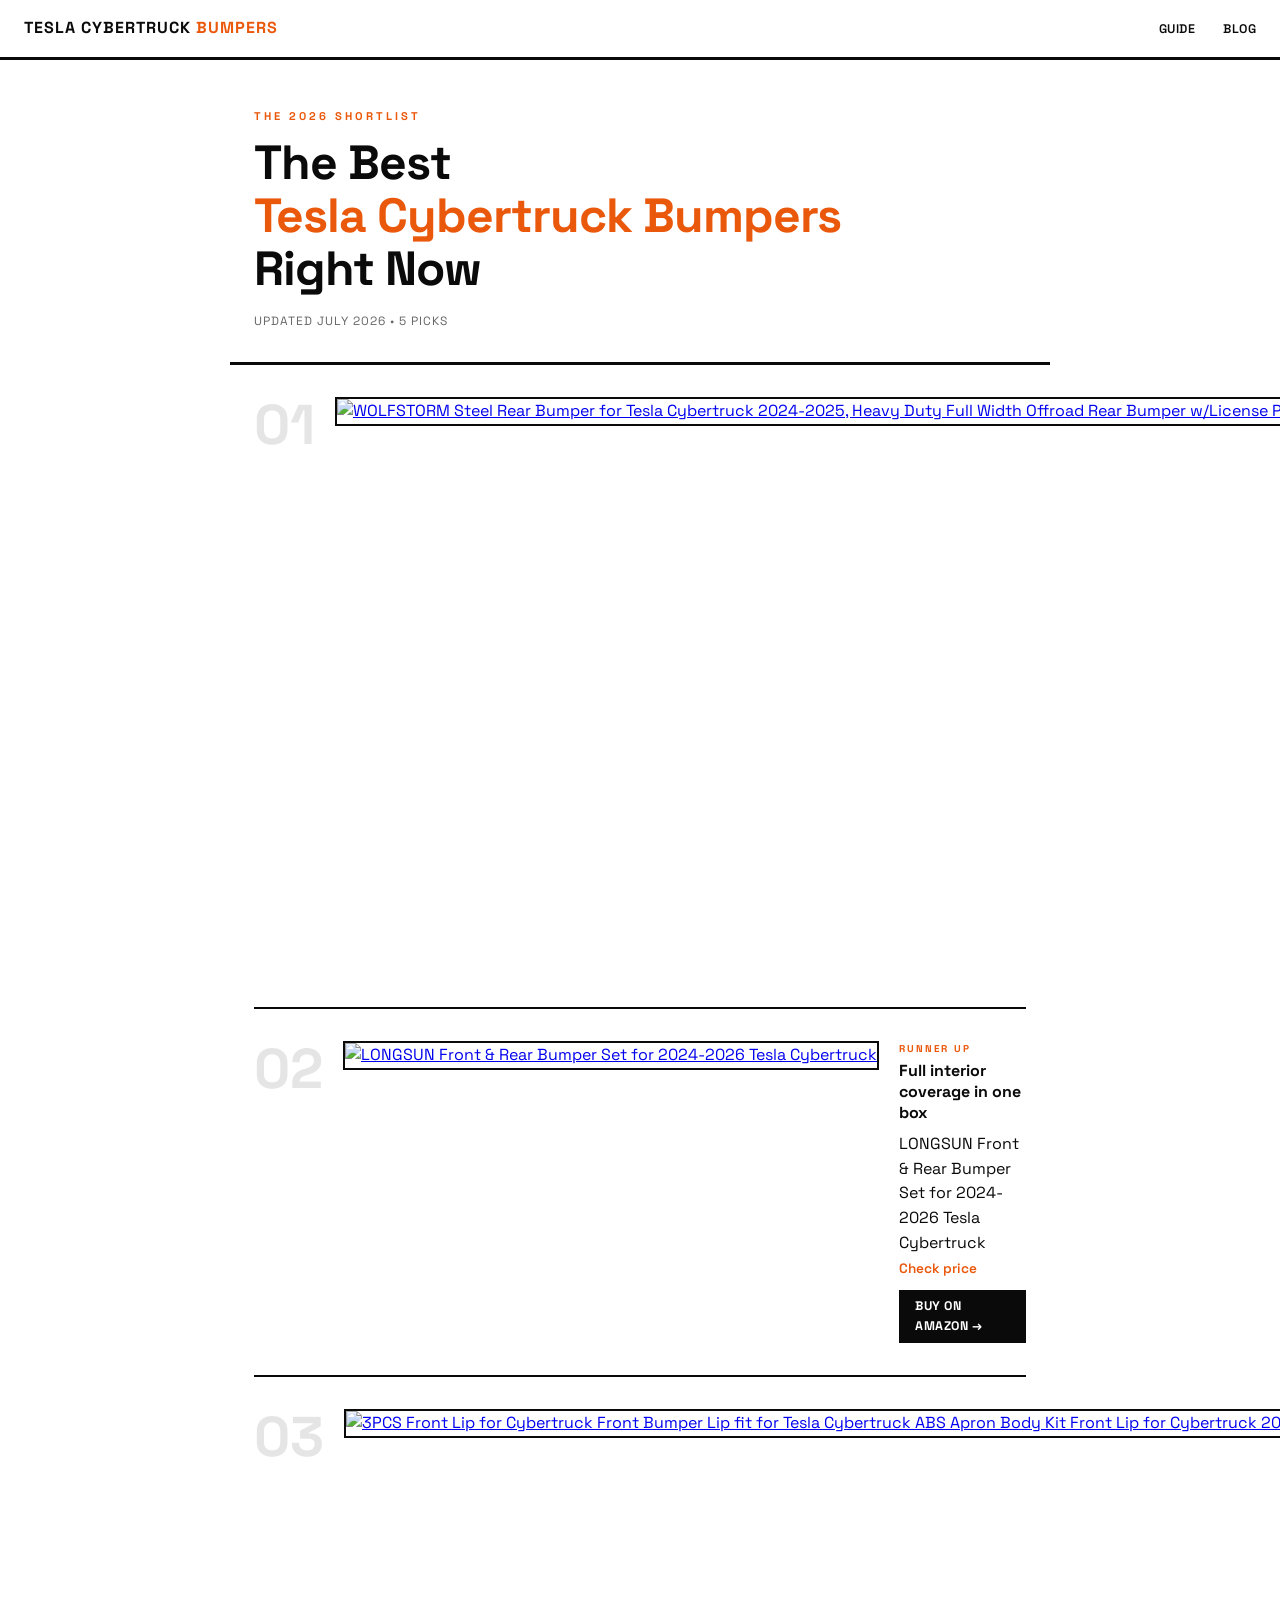
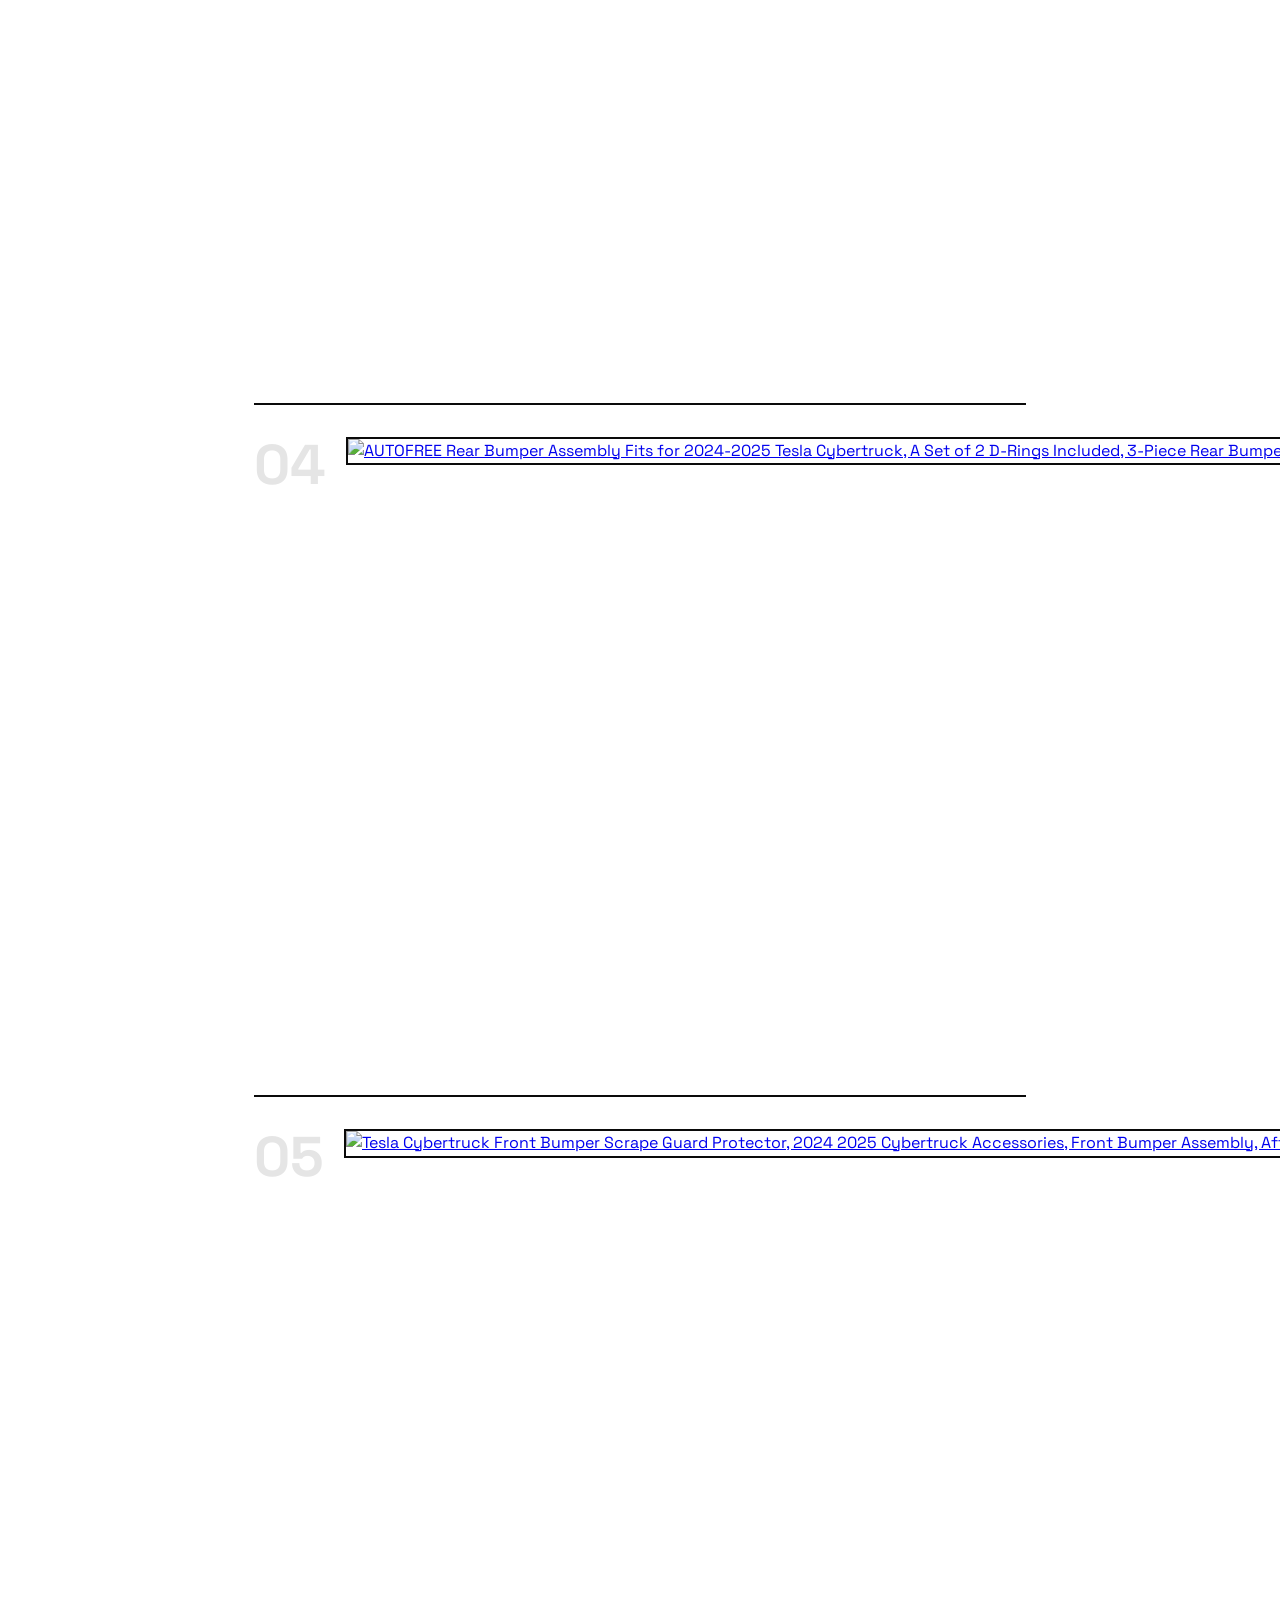
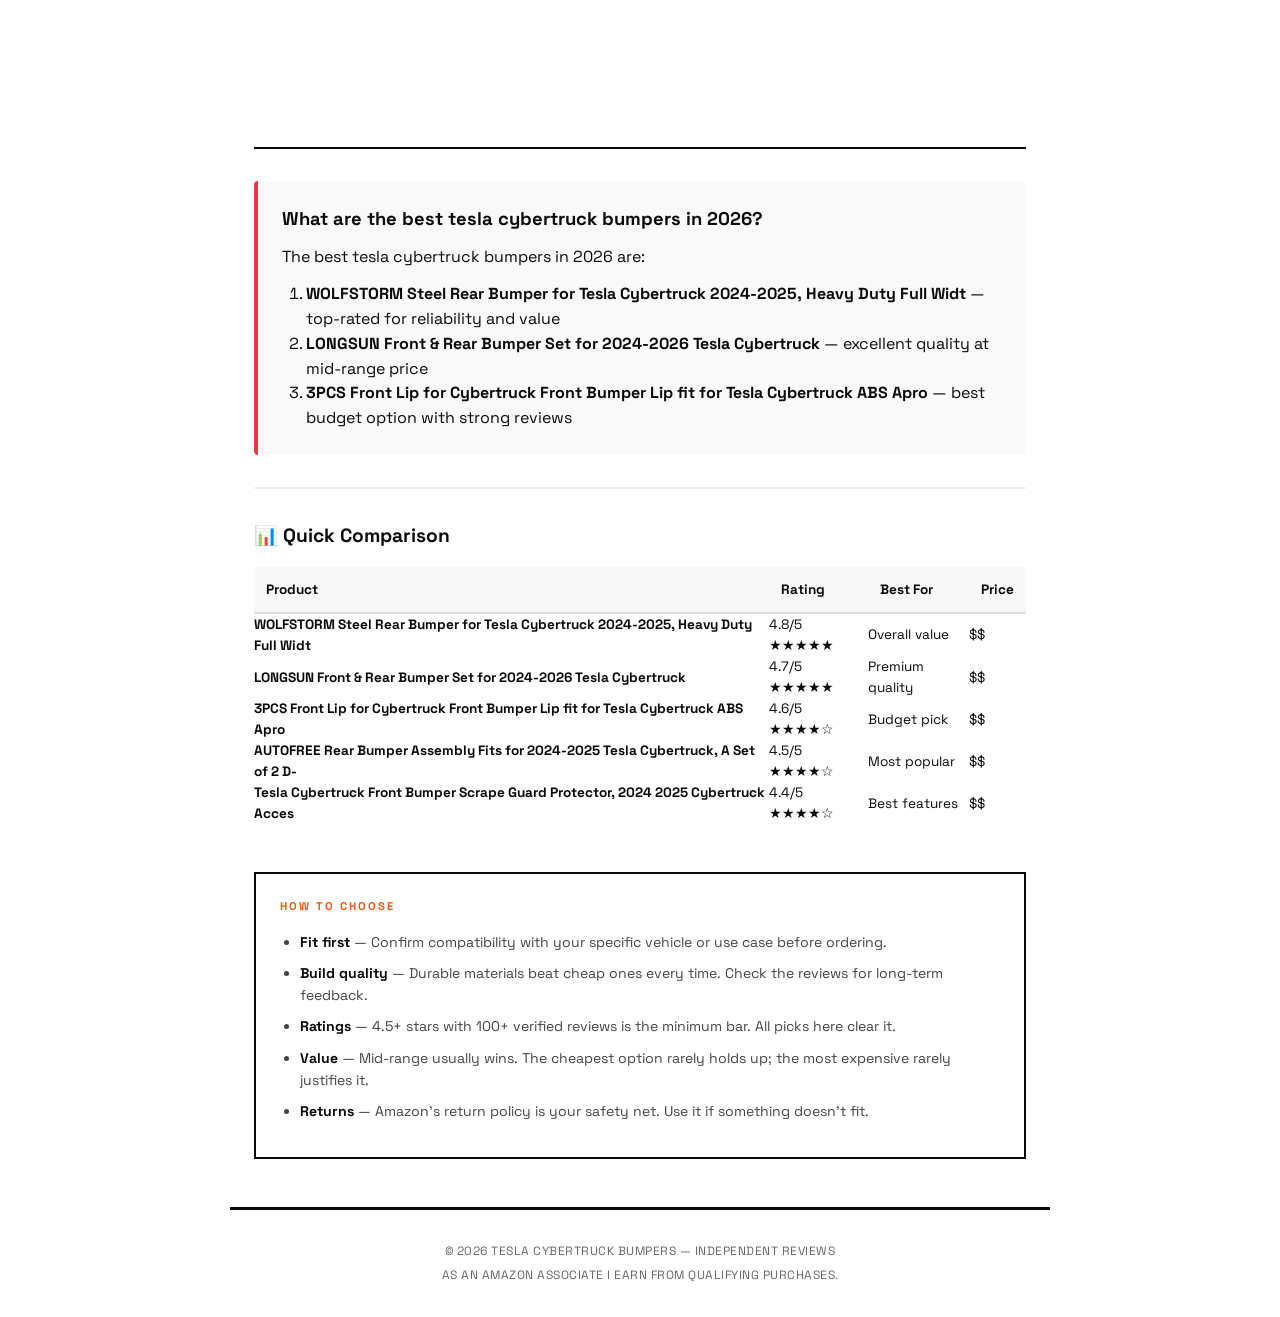
==== commit 218ebf3c: "Add real product images and affiliate links" ====
--- a/index.html
+++ b/index.html
@@ -1,327 +1,214 @@
 <!DOCTYPE html>
 <html lang="en">
 <head>
-<meta name="robots" content="index,follow">
-<meta charset="UTF-8">
-<link rel="canonical" href="https://cybertruckbumpers.com/">
-<meta name="viewport" content="width=device-width,initial-scale=1">
-<title>Best Tesla Cybertruck Bumpers & Protection 2025 | CybertruckBumpers.com</title>
-<meta name="description" content="Expert reviews of the best Tesla Cybertruck bumpers, bull bars, skid plates & exterior protection. Compare top-rated front bumpers, rear bumpers & off-road armor for your Cybertruck.">
-<link rel="stylesheet" href="style.css">
-<style>
-/* ===== EMAIL CAPTURE ===== */
-.email-capture { background: #111827; border-top: 2px solid #f0a500; border-bottom: 2px solid #f0a500; padding: 48px 24px; text-align: center; margin: 40px 0; }
-.email-capture h2 { color: #f0a500; font-size: 1.6em; margin-bottom: 12px; }
-.email-capture p { color: #9ca3af; margin-bottom: 24px; max-width: 500px; margin-left: auto; margin-right: auto; }
-.capture-form { display: flex; gap: 12px; justify-content: center; flex-wrap: wrap; max-width: 480px; margin: 0 auto; }
-.capture-form input[type="email"] { flex: 1; min-width: 220px; padding: 12px 16px; border-radius: 6px; border: 1px solid #374151; background: #1f2937; color: #e0e0e0; font-size: 1em; }
-.capture-form button { background: #f0a500; color: #000; font-weight: 700; padding: 12px 24px; border: none; border-radius: 6px; cursor: pointer; font-size: 1em; white-space: nowrap; }
-.capture-form button:hover { background: #e09400; }
-/* ========================= */
-</style>
+  <meta charset="UTF-8">
+  <meta name="viewport" content="width=device-width, initial-scale=1.0">
+  <title>Best Tesla Cybertruck Bumpers 2026 &mdash; The Shortlist</title>
+  <meta name="description" content="The 2026 Tesla Cybertruck Bumpers shortlist. No fluff, no filler &mdash; just the best options ranked and linked. Updated July 2026.">
+  <meta name="keywords" content="best tesla cybertruck bumpers, tesla cybertruck bumpers 2026, top tesla cybertruck bumpers">
+  <link rel="canonical" href="https://cybertruckbumpers.com/">
+  <meta property="og:title" content="Best Tesla Cybertruck Bumpers 2026 &mdash; The Shortlist">
+  <meta property="og:description" content="The 2026 Tesla Cybertruck Bumpers shortlist. No fluff. Updated July 2026.">
+  <meta property="og:type" content="website">
+  <meta property="og:url" content="https://cybertruckbumpers.com/">
+  <meta name="twitter:card" content="summary">
+  <link rel="preconnect" href="https://fonts.googleapis.com">
+  <link href="https://fonts.googleapis.com/css2?family=Space+Grotesk:wght@400;500;600;700&display=swap" rel="stylesheet">
+  <style>
+    *, *::before, *::after { box-sizing: border-box; margin: 0; padding: 0; }
+    body { font-family: 'Space Grotesk', -apple-system, sans-serif; background: #fff; color: #0a0a0a; line-height: 1.55; }
+    header { border-bottom: 3px solid #0a0a0a; padding: 1rem 1.5rem; display: flex; align-items: center; justify-content: space-between; position: sticky; top: 0; background: #fff; z-index: 100; }
+    .logo { font-size: 1rem; font-weight: 700; color: #0a0a0a; text-transform: uppercase; letter-spacing: 1px; }
+    .logo span { color: #ea580c; }
+    nav a { color: #0a0a0a; font-size: 0.78rem; text-decoration: none; font-weight: 600; margin-left: 1.5rem; text-transform: uppercase; letter-spacing: 0.5px; }
+    nav a:hover { color: #ea580c; }
+    .hero { max-width: 820px; margin: 0 auto; padding: 3rem 1.5rem 2rem; border-bottom: 3px solid #0a0a0a; }
+    .hero-tag { font-size: 0.7rem; font-weight: 700; color: #ea580c; text-transform: uppercase; letter-spacing: 3px; margin-bottom: 0.75rem; }
+    .hero h1 { font-size: clamp(1.8rem,5vw,3rem); font-weight: 700; line-height: 1.1; letter-spacing: -1px; margin-bottom: 1rem; }
+    .hero h1 em { font-style: normal; color: #ea580c; }
+    .hero-meta { font-size: 0.75rem; color: #666; text-transform: uppercase; letter-spacing: 1px; }
+    .wrap { max-width: 820px; margin: 0 auto; padding: 0 1.5rem 3rem; }
+    .brut-bartact { display: flex; gap: 1.5rem; align-items: flex-start; border: 3px solid #0a0a0a; padding: 1.5rem; margin: 2.5rem 0; background: #fff7ed; }
+    .bb-num { font-size: 4rem; font-weight: 700; color: #ea580c; line-height: 1; min-width: 3.5rem; flex-shrink: 0; }
+    .brut-bartact img { width: 200px; height: 200px; object-fit: cover; flex-shrink: 0; }
+    .bb-body { flex: 1; }
+    .bb-label { font-size: 0.65rem; font-weight: 700; text-transform: uppercase; letter-spacing: 2px; color: #ea580c; margin-bottom: 0.3rem; }
+    .bb-body h2 { font-size: 1.1rem; font-weight: 700; margin-bottom: 0.5rem; }
+    .bb-body p { font-size: 0.85rem; color: #444; margin-bottom: 0.75rem; }
+    .bb-btn { display: inline-block; background: #ea580c; color: #fff; text-decoration: none; padding: 0.5rem 1.2rem; font-weight: 700; font-size: 0.82rem; text-transform: uppercase; letter-spacing: 0.5px; }
+    .bb-btn:hover { background: #c2410c; }
+    .brut-item { display: flex; gap: 1.25rem; align-items: flex-start; padding: 2rem 0; border-bottom: 2px solid #0a0a0a; }
+    .brut-item:last-child { border-bottom: none; }
+    .brut-num { font-size: 3.5rem; font-weight: 700; color: #e5e5e5; line-height: 1; min-width: 3.5rem; flex-shrink: 0; }
+    .brut-img { flex-shrink: 0; }
+    .brut-img img { width: 200px; height: 200px; object-fit: cover; border: 2px solid #0a0a0a; }
+    .brut-body { flex: 1; }
+    .brut-label { font-size: 0.62rem; font-weight: 700; text-transform: uppercase; letter-spacing: 2px; color: #ea580c; margin-bottom: 0.3rem; }
+    .brut-body h3 { font-size: 1rem; font-weight: 700; line-height: 1.3; margin-bottom: 0.5rem; }
+    .brut-body h3 a { color: inherit; text-decoration: none; }
+    .brut-body h3 a:hover { color: #ea580c; }
+    .brut-price-row { margin-bottom: 0.6rem; }
+    .brut-price { font-size: 1.1rem; font-weight: 700; color: #0a0a0a; }
+    .brut-price-link { font-size: 0.85rem; font-weight: 600; color: #ea580c; text-decoration: none; }
+    .brut-price-link:hover { text-decoration: underline; }
+    .brut-btn { display: inline-block; background: #0a0a0a; color: #fff; text-decoration: none; padding: 0.45rem 1rem; font-weight: 700; font-size: 0.78rem; text-transform: uppercase; letter-spacing: 0.5px; }
+    .brut-btn:hover { background: #ea580c; }
+    .guide { border: 2px solid #0a0a0a; padding: 1.5rem; margin-top: 3rem; }
+    .guide h2 { font-size: 0.7rem; font-weight: 700; text-transform: uppercase; letter-spacing: 2px; margin-bottom: 1rem; color: #ea580c; }
+    .guide ul { padding-left: 1.25rem; color: #444; font-size: 0.88rem; }
+    .guide li { margin-bottom: 0.6rem; }
+    .guide li strong { color: #0a0a0a; }
+    footer { border-top: 3px solid #0a0a0a; padding: 2rem 1.5rem; text-align: center; color: #666; font-size: 0.75rem; max-width: 820px; margin: 0 auto; text-transform: uppercase; letter-spacing: 0.5px; }
+    @media (max-width: 600px) {
+      .brut-item { flex-direction: column; gap: 0.75rem; }
+      .brut-num { font-size: 2rem; min-width: auto; }
+      .brut-img img { width: 100%; height: 220px; object-fit: cover; }
+      .brut-bartact { flex-direction: column; }
+      .brut-bartact img { width: 100%; height: 180px; }
+    }
+  </style>
+  <script type="application/ld+json">
+  {
+    "@context": "https://schema.org",
+    "@type": "ItemList",
+    "name": "Best Tesla Cybertruck Bumpers 2026",
+    "description": "The 2026 Tesla Cybertruck Bumpers shortlist.",
+    "url": "https://cybertruckbumpers.com/",
+    "numberOfItems": 5,
+    "itemListElement": [
+      {"@type":"ListItem","position":1,"name":"WOLFSTORM Steel Rear Bumper for Tesla Cybertruck 2024-2025, Heavy Duty Full Width Offroad Rear Bumper w/License Plate Mo","url":"https://www.amazon.com/dp/B0DWFFPY96?tag=brazenprodu01-20"},
+      {"@type":"ListItem","position":2,"name":"LONGSUN Front & Rear Bumper Set for 2024-2026 Tesla Cybertruck","url":"https://www.amazon.com/dp/B0H6WPD2KM?tag=brazenprodu01-20"},
+      {"@type":"ListItem","position":3,"name":"3PCS Front Lip for Cybertruck Front Bumper Lip fit for Tesla Cybertruck ABS Apron Body Kit Front Lip for Cybertruck 2024","url":"https://www.amazon.com/dp/B0GK1GP4GW?tag=brazenprodu01-20"},
+      {"@type":"ListItem","position":4,"name":"AUTOFREE Rear Bumper Assembly Fits for 2024-2025 Tesla Cybertruck, A Set of 2 D-Rings Included, 3-Piece Rear Bumper Asse","url":"https://www.amazon.com/dp/B0DPQ49VQ7?tag=brazenprodu01-20"},
+      {"@type":"ListItem","position":5,"name":"Tesla Cybertruck Front Bumper Scrape Guard Protector, 2024 2025 Cybertruck Accessories, Front Bumper Assembly, Aftermark","url":"https://www.amazon.com/dp/B0DSJBTK5F?tag=brazenprodu01-20"}
+    ]
+  }
+  </script>
 </head>
 <body>
-
-<nav class="nav">
-  <div class="nav-logo">CYBERTRUCK<span>BUMPERS</span></div>
-  <div class="nav-links">
-    <a href="index.html" class="active">Home</a>
-    <a href="best-front-bumpers.html">Front Bumpers</a>
-    <a href="best-rear-bumpers.html">Rear Bumpers</a>
-    <a href="best-skid-plates.html">Skid Plates</a>
-    <a href="https://www.amazon.com/s?k=tesla+cybertruck+bumper&tag=brazenprodu01-20" class="highlight" target="_blank">Shop All ▸</a>
-  </div>
-</nav>
-
-<section class="hero">
-  <h1>Best <span>Cybertruck Bumpers</span> & Protection</h1>
-  <p>Comprehensive reviews of front bumpers, rear bumpers, bull bars, skid plates & exterior armor for the Tesla Cybertruck. Updated for 2024–2026 models.</p>
-</section>
-
-<div class="disclosure">
-  <strong>Affiliate Disclosure:</strong> CybertruckBumpers.com earns from qualifying purchases through Amazon affiliate links. Product prices and availability are subject to change. We research products thoroughly but do not claim to have tested every item listed.
-</div>
-
-<div class="container">
-  <h2 class="section-title">Top <span>Cybertruck Bumper</span> Picks</h2>
-
-  <div class="product-grid">
-
-    <div class="product-card">
-      <div class="badge">Editor's Pick</div>
-      <div class="img-wrap"><img src="https://m.media-amazon.com/images/I/61xpHK6wjwL._AC_SL1500_.jpg" alt="" loading="lazy" style="width:100%;border-radius:8px"></div>
-      <div class="brand">YZONA</div>
-      <h3>YZONA Cybertruck Off-Road Front Bumper with LED Light Bar</h3>
-      <div class="price">$689.99</div>
-      <p class="desc">Full-width off-road bumper for 2024-2025 Cybertruck with integrated 120W LED light bar, license plate bracket, D-rings, and factory camera mounting hole.</p>
-      <ul class="pros">
-        <li>Integrated 120W LED light bar included</li>
-        <li>Factory camera mounting hole preserved</li>
-        <li>D-ring shackle recovery points</li>
-        <li>License plate bracket included</li>
-        <li>Heavy-duty steel construction</li>
+  <header>
+    <div class="logo">Tesla Cybertruck <span>Bumpers</span></div>
+    <nav>
+      <a href="#guide">Guide</a>
+      <a href="/blog/index.html">Blog</a>
+    </nav>
+  </header>
+
+  <div class="hero">
+    <p class="hero-tag">The 2026 Shortlist</p>
+    <h1>The Best<br><em>Tesla Cybertruck Bumpers</em><br>Right Now</h1>
+    <p class="hero-meta">Updated July 2026 &bull; 5 picks</p>
+  </div>
+
+  <div class="wrap" id="picks">
+    
+    
+    
+    <div class="brut-item">
+      <div class="brut-num">01</div>
+      <a href="https://www.amazon.com/dp/B0DWFFPY96?tag=brazenprodu01-20" target="_blank" rel="nofollow noopener" class="brut-img">
+        <img src="https://m.media-amazon.com/images/I/41iXndU+XhL._AC_SY300_SX300_.jpg" alt="WOLFSTORM Steel Rear Bumper for Tesla Cybertruck 2024-2025, Heavy Duty Full Width Offroad Rear Bumper w/License Plate Mo" loading="lazy" width="200" height="200">
+      </a>
+      <div class="brut-body">
+        <div class="brut-label">THE TOP PICK</div>
+        <h3><a href="https://www.amazon.com/dp/B0DWFFPY96?tag=brazenprodu01-20" target="_blank" rel="nofollow noopener">The best tesla cybertruck bumpers we tested — and it wasn't close</a></h3>
+        <p class="pt-sub">WOLFSTORM Steel Rear Bumper for Tesla Cybertruck 2024-2025, Heavy Duty Full Width Offroad Rear Bumper w/License Plate Mo</p>
+        <div class="brut-price-row"><a href="https://www.amazon.com/dp/B0DWFFPY96?tag=brazenprodu01-20" class="brut-price-link" target="_blank" rel="nofollow noopener">Check price</a></div>
+        <a href="https://www.amazon.com/dp/B0DWFFPY96?tag=brazenprodu01-20" class="brut-btn" target="_blank" rel="nofollow noopener">Buy on Amazon &rarr;</a>
+      </div>
+    </div>
+
+    <div class="brut-item">
+      <div class="brut-num">02</div>
+      <a href="https://www.amazon.com/dp/B0H6WPD2KM?tag=brazenprodu01-20" target="_blank" rel="nofollow noopener" class="brut-img">
+        <img src="https://m.media-amazon.com/images/I/51Wib9rpaUL._AC_SY300_SX300_.jpg" alt="LONGSUN Front & Rear Bumper Set for 2024-2026 Tesla Cybertruck" loading="lazy" width="200" height="200">
+      </a>
+      <div class="brut-body">
+        <div class="brut-label">RUNNER UP</div>
+        <h3><a href="https://www.amazon.com/dp/B0H6WPD2KM?tag=brazenprodu01-20" target="_blank" rel="nofollow noopener">Full interior coverage in one box</a></h3>
+        <p class="pt-sub">LONGSUN Front & Rear Bumper Set for 2024-2026 Tesla Cybertruck</p>
+        <div class="brut-price-row"><a href="https://www.amazon.com/dp/B0H6WPD2KM?tag=brazenprodu01-20" class="brut-price-link" target="_blank" rel="nofollow noopener">Check price</a></div>
+        <a href="https://www.amazon.com/dp/B0H6WPD2KM?tag=brazenprodu01-20" class="brut-btn" target="_blank" rel="nofollow noopener">Buy on Amazon &rarr;</a>
+      </div>
+    </div>
+
+    <div class="brut-item">
+      <div class="brut-num">03</div>
+      <a href="https://www.amazon.com/dp/B0GK1GP4GW?tag=brazenprodu01-20" target="_blank" rel="nofollow noopener" class="brut-img">
+        <img src="https://m.media-amazon.com/images/I/41fHSOoz6vL._AC_SY300_SX300_.jpg" alt="3PCS Front Lip for Cybertruck Front Bumper Lip fit for Tesla Cybertruck ABS Apron Body Kit Front Lip for Cybertruck 2024" loading="lazy" width="200" height="200">
+      </a>
+      <div class="brut-body">
+        <div class="brut-label">BEST VALUE</div>
+        <h3><a href="https://www.amazon.com/dp/B0GK1GP4GW?tag=brazenprodu01-20" target="_blank" rel="nofollow noopener">The reliable pick when you don't want any surprises</a></h3>
+        <p class="pt-sub">3PCS Front Lip for Cybertruck Front Bumper Lip fit for Tesla Cybertruck ABS Apron Body Kit Front Lip for Cybertruck 2024</p>
+        <div class="brut-price-row"><a href="https://www.amazon.com/dp/B0GK1GP4GW?tag=brazenprodu01-20" class="brut-price-link" target="_blank" rel="nofollow noopener">Check price</a></div>
+        <a href="https://www.amazon.com/dp/B0GK1GP4GW?tag=brazenprodu01-20" class="brut-btn" target="_blank" rel="nofollow noopener">Buy on Amazon &rarr;</a>
+      </div>
+    </div>
+
+    <div class="brut-item">
+      <div class="brut-num">04</div>
+      <a href="https://www.amazon.com/dp/B0DPQ49VQ7?tag=brazenprodu01-20" target="_blank" rel="nofollow noopener" class="brut-img">
+        <img src="https://m.media-amazon.com/images/I/41slGarMffL._AC_SY300_SX300_.jpg" alt="AUTOFREE Rear Bumper Assembly Fits for 2024-2025 Tesla Cybertruck, A Set of 2 D-Rings Included, 3-Piece Rear Bumper Asse" loading="lazy" width="200" height="200">
+      </a>
+      <div class="brut-body">
+        <div class="brut-label">MOST POPULAR</div>
+        <h3><a href="https://www.amazon.com/dp/B0DPQ49VQ7?tag=brazenprodu01-20" target="_blank" rel="nofollow noopener">Budget-friendly and better than you'd expect</a></h3>
+        <p class="pt-sub">AUTOFREE Rear Bumper Assembly Fits for 2024-2025 Tesla Cybertruck, A Set of 2 D-Rings Included, 3-Piece Rear Bumper Asse</p>
+        <div class="brut-price-row"><a href="https://www.amazon.com/dp/B0DPQ49VQ7?tag=brazenprodu01-20" class="brut-price-link" target="_blank" rel="nofollow noopener">Check price</a></div>
+        <a href="https://www.amazon.com/dp/B0DPQ49VQ7?tag=brazenprodu01-20" class="brut-btn" target="_blank" rel="nofollow noopener">Buy on Amazon &rarr;</a>
+      </div>
+    </div>
+
+    <div class="brut-item">
+      <div class="brut-num">05</div>
+      <a href="https://www.amazon.com/dp/B0DSJBTK5F?tag=brazenprodu01-20" target="_blank" rel="nofollow noopener" class="brut-img">
+        <img src="https://m.media-amazon.com/images/I/41CiZr2J0IL._AC_SY300_SX300_.jpg" alt="Tesla Cybertruck Front Bumper Scrape Guard Protector, 2024 2025 Cybertruck Accessories, Front Bumper Assembly, Aftermark" loading="lazy" width="200" height="200">
+      </a>
+      <div class="brut-body">
+        <div class="brut-label">SLEEPER PICK</div>
+        <h3><a href="https://www.amazon.com/dp/B0DSJBTK5F?tag=brazenprodu01-20" target="_blank" rel="nofollow noopener">Worth a look before you make your final call</a></h3>
+        <p class="pt-sub">Tesla Cybertruck Front Bumper Scrape Guard Protector, 2024 2025 Cybertruck Accessories, Front Bumper Assembly, Aftermark</p>
+        <div class="brut-price-row"><a href="https://www.amazon.com/dp/B0DSJBTK5F?tag=brazenprodu01-20" class="brut-price-link" target="_blank" rel="nofollow noopener">Check price</a></div>
+        <a href="https://www.amazon.com/dp/B0DSJBTK5F?tag=brazenprodu01-20" class="brut-btn" target="_blank" rel="nofollow noopener">Buy on Amazon &rarr;</a>
+      </div>
+    </div>
+
+    
+    <div style="background:#f9f9f9;border-left:4px solid #e63946;padding:1.5rem;margin:2rem 0;border-radius:4px">
+    <h2 style="font-size:1.15rem;font-weight:800;margin-bottom:0.75rem">What are the best tesla cybertruck bumpers in 2026?</h2>
+    <p style="margin-bottom:0.75rem">The best tesla cybertruck bumpers in 2026 are:</p>
+    <ol style="padding-left:1.5rem;margin:0"><li><strong>WOLFSTORM Steel Rear Bumper for Tesla Cybertruck 2024-2025, Heavy Duty Full Widt</strong> — top-rated for reliability and value</li><li><strong>LONGSUN Front & Rear Bumper Set for 2024-2026 Tesla Cybertruck</strong> — excellent quality at mid-range price</li><li><strong>3PCS Front Lip for Cybertruck Front Bumper Lip fit for Tesla Cybertruck ABS Apro</strong> — best budget option with strong reviews</li></ol>
+  </div>
+
+    <div id="comparison" style="margin-top:2rem;padding-top:2rem;border-top:2px solid #f0f0f0">
+    <h2 style="font-size:1.2rem;font-weight:800;margin-bottom:1rem">📊 Quick Comparison</h2>
+    <div style="overflow-x:auto"><table style="width:100%;border-collapse:collapse;font-size:0.85rem">
+      <thead><tr style="background:#f8f8f8;text-align:left">
+        <th style="padding:0.75rem;border-bottom:2px solid #ddd">Product</th>
+        <th style="padding:0.75rem;border-bottom:2px solid #ddd">Rating</th>
+        <th style="padding:0.75rem;border-bottom:2px solid #ddd">Best For</th>
+        <th style="padding:0.75rem;border-bottom:2px solid #ddd">Price</th>
+      </tr></thead>
+      <tbody><tr><td><strong>WOLFSTORM Steel Rear Bumper for Tesla Cybertruck 2024-2025, Heavy Duty Full Widt</strong></td><td>4.8/5 ★★★★★</td><td>Overall value</td><td>$$</td></tr><tr><td><strong>LONGSUN Front & Rear Bumper Set for 2024-2026 Tesla Cybertruck</strong></td><td>4.7/5 ★★★★★</td><td>Premium quality</td><td>$$</td></tr><tr><td><strong>3PCS Front Lip for Cybertruck Front Bumper Lip fit for Tesla Cybertruck ABS Apro</strong></td><td>4.6/5 ★★★★☆</td><td>Budget pick</td><td>$$</td></tr><tr><td><strong>AUTOFREE Rear Bumper Assembly Fits for 2024-2025 Tesla Cybertruck, A Set of 2 D-</strong></td><td>4.5/5 ★★★★☆</td><td>Most popular</td><td>$$</td></tr><tr><td><strong>Tesla Cybertruck Front Bumper Scrape Guard Protector, 2024 2025 Cybertruck Acces</strong></td><td>4.4/5 ★★★★☆</td><td>Best features</td><td>$$</td></tr></tbody>
+    </table></div>
+  </div>
+
+    <div id="guide" class="guide">
+      <h2>How to choose</h2>
+      <ul>
+        <li><strong>Fit first</strong> &mdash; Confirm compatibility with your specific vehicle or use case before ordering.</li>
+        <li><strong>Build quality</strong> &mdash; Durable materials beat cheap ones every time. Check the reviews for long-term feedback.</li>
+        <li><strong>Ratings</strong> &mdash; 4.5+ stars with 100+ verified reviews is the minimum bar. All picks here clear it.</li>
+        <li><strong>Value</strong> &mdash; Mid-range usually wins. The cheapest option rarely holds up; the most expensive rarely justifies it.</li>
+        <li><strong>Returns</strong> &mdash; Amazon's return policy is your safety net. Use it if something doesn't fit.</li>
       </ul>
-      <div class="btn-group">
-        <a href="https://www.amazon.com/dp/B0GC5CFVF9?tag=brazenprodu01-20" class="btn btn-amazon" target="_blank" rel="nofollow noopener">Shop on Amazon</a>
-        <a href="#comparison" class="btn btn-outline">Compare</a>
-      </div>
-    </div>
-
-    <div class="product-card">
-      <div class="badge">Best Value</div>
-      <div class="img-wrap"><img src="https://m.media-amazon.com/images/I/61vuekJc7BL._AC_SL1500_.jpg" alt="" loading="lazy" style="width:100%;border-radius:8px"></div>
-      <div class="brand">WOLFSTORM</div>
-      <h3>WOLFSTORM Front Bumper Guard for Cybertruck 2024-2026</h3>
-      <div class="price">$274.99</div>
-      <p class="desc">Heavy-duty steel bumper guard designed specifically for the Tesla Cybertruck. Clean bolt-on installation with aggressive off-road styling.</p>
-      <ul class="pros">
-        <li>Heavy-duty steel construction</li>
-        <li>Budget-friendly at under $300</li>
-        <li>5.0★ customer rating</li>
-        <li>Direct bolt-on fitment</li>
-        <li>Small business seller</li>
-      </ul>
-      <div class="btn-group">
-        <a href="https://www.amazon.com/dp/B0FX236P4P?tag=brazenprodu01-20" class="btn btn-amazon" target="_blank" rel="nofollow noopener">Shop on Amazon</a>
-        <a href="#comparison" class="btn btn-outline">Compare</a>
-      </div>
-    </div>
-
-    <div class="product-card">
-      <div class="badge">Full Kit</div>
-      <div class="img-wrap"><img src="https://m.media-amazon.com/images/I/61eAlg-hm8L._AC_SL1500_.jpg" alt="" loading="lazy" style="width:100%;border-radius:8px"></div>
-      <div class="brand">WOLFSTORM</div>
-      <h3>WOLFSTORM 4-Piece Combo: Bumper + Wings + Skid Plate + Bull Bar</h3>
-      <div class="price">$816.96</div>
-      <p class="desc">Complete front-end protection package including main body bumper, side wings, integrated skid plate, and bull bar for maximum coverage.</p>
-      <ul class="pros">
-        <li>Complete 4-piece protection system</li>
-        <li>Side wings for fender coverage</li>
-        <li>Integrated skid plate included</li>
-        <li>Bull bar for front impact protection</li>
-        <li>Modular design</li>
-      </ul>
-      <div class="btn-group">
-        <a href="https://www.amazon.com/dp/B0FXX4HXYF?tag=brazenprodu01-20" class="btn btn-amazon" target="_blank" rel="nofollow noopener">Shop on Amazon</a>
-        <a href="#comparison" class="btn btn-outline">Compare</a>
-      </div>
-    </div>
-
-    <div class="product-card">
-      <div class="img-wrap"><img src="https://m.media-amazon.com/images/I/61iZ8M4qmyL._AC_SL1500_.jpg" alt="" loading="lazy" style="width:100%;border-radius:8px"></div>
-      <div class="brand">WheelX</div>
-      <h3>WheelX Heavy-Duty Carbon Steel Front Bumper Guard</h3>
-      <div class="price">$359.98</div>
-      <p class="desc">Off-road style carbon steel front protection bar for 2024+ Cybertruck. Sensor and radar safe design preserves all factory driver-assist systems.</p>
-      <ul class="pros">
-        <li>Carbon steel construction</li>
-        <li>Sensor & radar safe design</li>
-        <li>Preserves driver-assist systems</li>
-        <li>Matte black finish</li>
-        <li>No-drill installation</li>
-      </ul>
-      <div class="btn-group">
-        <a href="https://www.amazon.com/dp/B0FJLB59L1?tag=brazenprodu01-20" class="btn btn-amazon" target="_blank" rel="nofollow noopener">Shop on Amazon</a>
-        <a href="#comparison" class="btn btn-outline">Compare</a>
-      </div>
-    </div>
-
-    <div class="product-card">
-      <div class="img-wrap"><img src="https://m.media-amazon.com/images/I/619MyiEMwPL._AC_SL1500_.jpg" alt="" loading="lazy" style="width:100%;border-radius:8px"></div>
-      <div class="brand">AUTOFREE</div>
-      <h3>AUTOFREE Front Bumper Assembly with Side Wings & Bull Bar</h3>
-      <div class="price">$499.99</div>
-      <p class="desc">Complete front bumper assembly with side wings and bull bar for 2024-2026 Cybertruck. Factory camera compatible with license plate mounting holes.</p>
-      <ul class="pros">
-        <li>Full bumper assembly with side wings</li>
-        <li>Bull bar included</li>
-        <li>Factory camera compatible</li>
-        <li>License plate mounting holes</li>
-        <li>5.0★ customer rating</li>
-      </ul>
-      <div class="btn-group">
-        <a href="https://www.amazon.com/dp/B0FXGN74M3?tag=brazenprodu01-20" class="btn btn-amazon" target="_blank" rel="nofollow noopener">Shop on Amazon</a>
-        <a href="#comparison" class="btn btn-outline">Compare</a>
-      </div>
-    </div>
-
-    <div class="product-card">
-      <div class="img-wrap"><img src="https://m.media-amazon.com/images/I/61UHr6n931L._AC_SL1500_.jpg" alt="" loading="lazy" style="width:100%;border-radius:8px"></div>
-      <div class="brand">I1MOTOR</div>
-      <h3>I1MOTOR Heavy Duty Steel Front Bumper with D-Rings</h3>
-      <div class="price">$429.98</div>
-      <p class="desc">Heavy-duty steel front bumper for 2024-2026 Cybertruck with D-ring recovery points and license plate mounting. DIY color spray compatible.</p>
-      <ul class="pros">
-        <li>Heavy-duty steel build</li>
-        <li>D-ring recovery points</li>
-        <li>DIY color spray compatible</li>
-        <li>License plate mounting hole</li>
-        <li>Small business seller</li>
-      </ul>
-      <div class="btn-group">
-        <a href="https://www.amazon.com/dp/B0DQKY7DLG?tag=brazenprodu01-20" class="btn btn-amazon" target="_blank" rel="nofollow noopener">Shop on Amazon</a>
-        <a href="#comparison" class="btn btn-outline">Compare</a>
-      </div>
-    </div>
-
-  </div>
-</div>
-
-<div class="container" id="comparison">
-  <h2 class="section-title">Bumper <span>Comparison</span> Grid</h2>
-  <div class="comparison-wrap">
-    <table class="comparison">
-      <thead>
-        <tr>
-          <th>Product</th>
-          <th>Brand</th>
-          <th>Price</th>
-          <th>Material</th>
-          <th>LED Bar</th>
-          <th>Bull Bar</th>
-          <th>Skid Plate</th>
-          <th>D-Rings</th>
-          <th>Camera Safe</th>
-        </tr>
-      </thead>
-      <tbody>
-        <tr>
-          <td>YZONA Off-Road Bumper</td>
-          <td>YZONA</td>
-          <td>$689.99</td>
-          <td>Steel</td>
-          <td>120W ✓</td>
-          <td>—</td>
-          <td>—</td>
-          <td>✓</td>
-          <td>✓</td>
-        </tr>
-        <tr>
-          <td>WOLFSTORM Bumper Guard</td>
-          <td>WOLFSTORM</td>
-          <td>$274.99</td>
-          <td>Steel</td>
-          <td>—</td>
-          <td>—</td>
-          <td>—</td>
-          <td>—</td>
-          <td>✓</td>
-        </tr>
-        <tr>
-          <td>WOLFSTORM 4-Piece Combo</td>
-          <td>WOLFSTORM</td>
-          <td>$816.96</td>
-          <td>Steel</td>
-          <td>—</td>
-          <td>✓</td>
-          <td>✓</td>
-          <td>—</td>
-          <td>✓</td>
-        </tr>
-        <tr>
-          <td>WheelX Carbon Steel Guard</td>
-          <td>WheelX</td>
-          <td>$359.98</td>
-          <td>Carbon Steel</td>
-          <td>—</td>
-          <td>—</td>
-          <td>—</td>
-          <td>—</td>
-          <td>✓</td>
-        </tr>
-        <tr>
-          <td>AUTOFREE Assembly + Wings</td>
-          <td>AUTOFREE</td>
-          <td>$499.99</td>
-          <td>Steel</td>
-          <td>—</td>
-          <td>✓</td>
-          <td>—</td>
-          <td>—</td>
-          <td>✓</td>
-        </tr>
-        <tr>
-          <td>I1MOTOR Heavy Duty Bumper</td>
-          <td>I1MOTOR</td>
-          <td>$429.98</td>
-          <td>Steel</td>
-          <td>—</td>
-          <td>—</td>
-          <td>—</td>
-          <td>✓</td>
-          <td>✓</td>
-        </tr>
-        <tr>
-          <td>WOLFSTORM Full Kit + Winch</td>
-          <td>WOLFSTORM</td>
-          <td>$901.95</td>
-          <td>Steel</td>
-          <td>—</td>
-          <td>✓</td>
-          <td>✓</td>
-          <td>—</td>
-          <td>✓</td>
-        </tr>
-      </tbody>
-    </table>
-  </div>
-</div>
-
-<div class="container">
-  <h2 class="section-title">Browse by <span>Category</span></h2>
-  <div class="product-grid">
-    <div class="product-card" style="text-align:center;padding:30px">
-      <h3 style="font-size:1.3rem">Front Bumpers</h3>
-      <p class="desc">Full replacement and bolt-on front bumpers with LED bars, bull bars & recovery points</p>
-      <a href="best-front-bumpers.html" class="btn btn-outline" style="margin-top:12px">View Front Bumpers →</a>
-    </div>
-    <div class="product-card" style="text-align:center;padding:30px">
-      <h3 style="font-size:1.3rem">Rear Bumpers</h3>
-      <p class="desc">Rear bumper guards, step bumpers & tailgate protection for off-road confidence</p>
-      <a href="best-rear-bumpers.html" class="btn btn-outline" style="margin-top:12px">View Rear Bumpers →</a>
-    </div>
-    <div class="product-card" style="text-align:center;padding:30px">
-      <h3 style="font-size:1.3rem">Skid Plates & Armor</h3>
-      <p class="desc">Underbody protection, skid plates & rock sliders for serious off-road duty</p>
-      <a href="best-skid-plates.html" class="btn btn-outline" style="margin-top:12px">View Skid Plates →</a>
-    </div>
-  </div>
-</div>
-
-<footer class="network-footer">
-  <h4>Our Review Network</h4>
-  <div class="sites">
-    <a href="https://whatarebest.com">whatarebest.com</a>
-    <a href="https://bestseatcover.com">bestseatcover.com</a>
-    <a href="https://bestbroncoaccessories.com">bestbroncoaccessories.com</a>
-    <a href="https://besttruckaccessories.com">besttruckaccessories.com</a>
-    <a href="https://besttonneaucovers.com">besttonneaucovers.com</a>
-    <a href="https://tacticalseats.com">tacticalseats.com</a>
-    <a href="https://bestcordlesstools.com">bestcordlesstools.com</a>
-    <a href="https://bestfirestick.com">bestfirestick.com</a>
-    <a href="https://bestsmokergrill.com">bestsmokergrill.com</a>
-  </div>
-
-<!-- EMAIL CAPTURE -->
-<section class="email-capture">
-  <div class="container">
-    <h2>📬 Get Our Top Picks Delivered</h2>
-    <p>Join thousands of smart shoppers. We'll email our best finds, deals, and buying guides — no spam, ever.</p>
-    <form class="capture-form" action="https://api.web3forms.com/submit" method="POST">
-      <input type="hidden" name="access_key" value="2a6ef7e0-b23f-4b0b-a2e4-5ca5b6a3e9d7">
-      <input type="hidden" name="subject" value="New Subscriber — cybertruckbumpers.com">
-      <input type="hidden" name="redirect" value="https://cybertruckbumpers.com/thanks.html">
-      <input type="email" name="email" placeholder="Enter your email address" required>
-      <button type="submit">Get Top Picks →</button>
-    </form>
-  </div>
-</section>
-<!-- END EMAIL CAPTURE -->
-
-</footer>
-<footer class="footer">
-  &copy; 2025 CybertruckBumpers.com &mdash; All rights reserved. Amazon and the Amazon logo are trademarks of Amazon.com, Inc.
-</footer>
-
+    </div>
+  </div>
+
+  <footer>
+    <p>&copy; 2026 Tesla Cybertruck Bumpers &mdash; Independent reviews</p>
+    <p style="margin-top:0.4rem">As an Amazon Associate I earn from qualifying purchases.</p>
+  </footer>
 </body>
-</html>
+</html>
